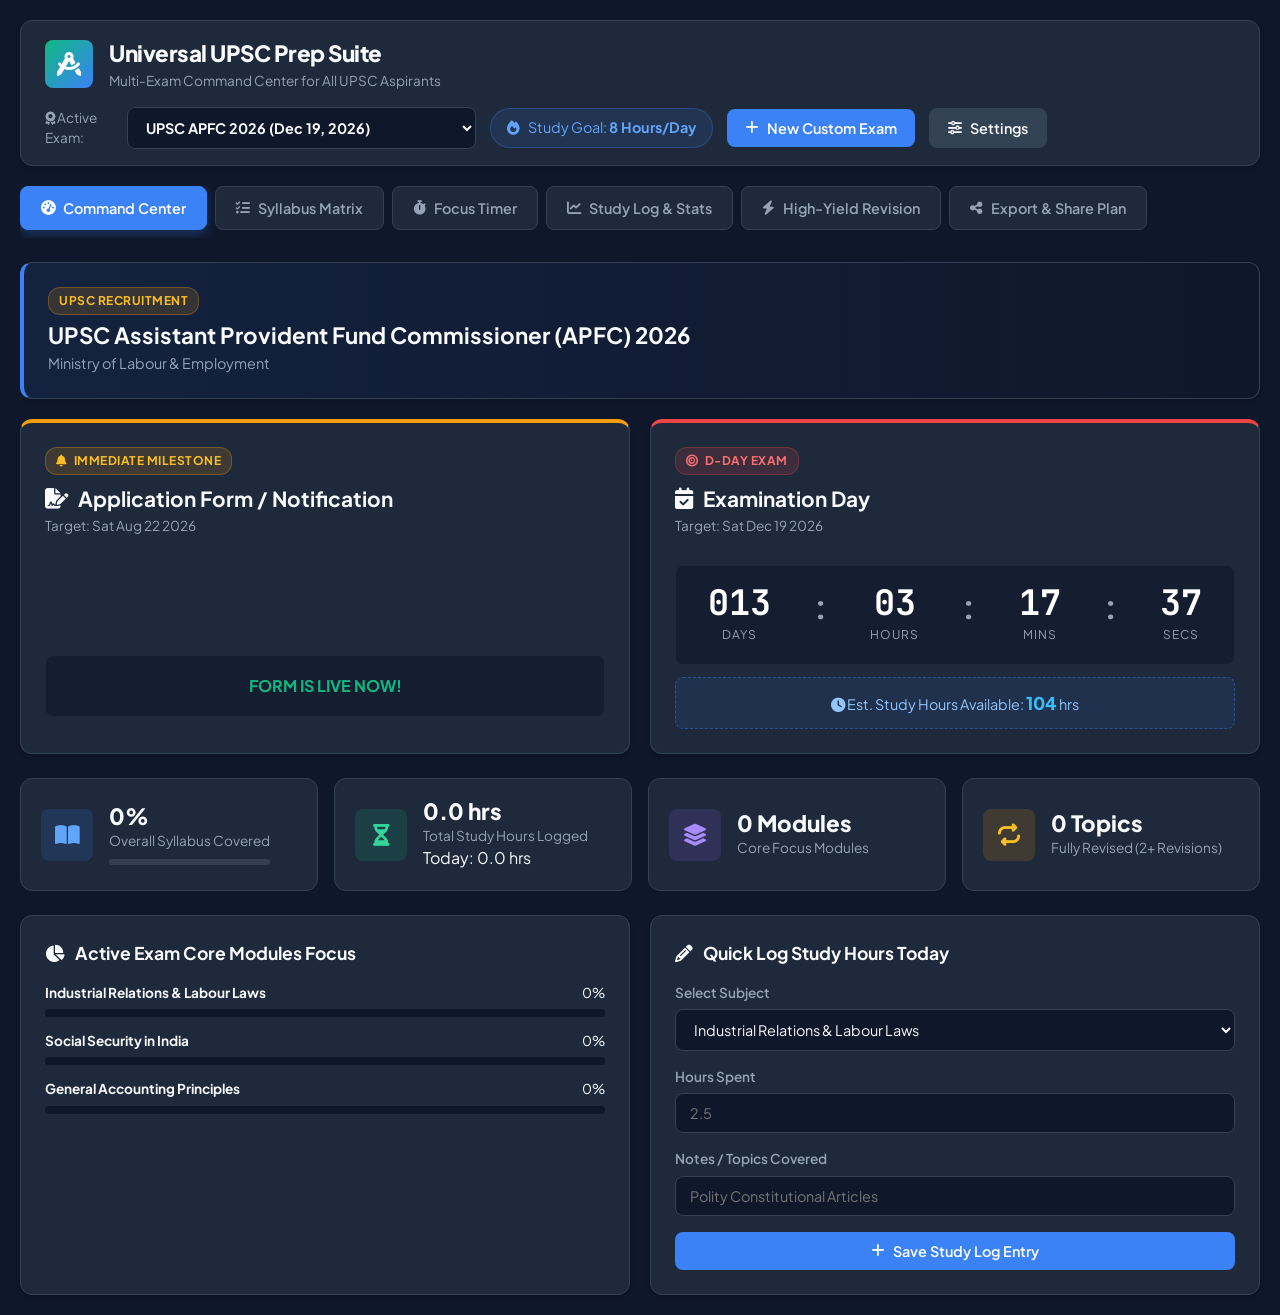
==== upsc_all_exams_dashboard.html @ ffab8659 "Add files via upload" ====
<!DOCTYPE html>
<html lang="en">
<head>
  <meta charset="UTF-8">
  <meta name="viewport" content="width=device-width, initial-scale=1.0">
  <title>Universal UPSC Exam Preparation Command Center</title>
  <link rel="stylesheet" href="https://cdnjs.cloudflare.com/ajax/libs/font-awesome/6.4.0/css/all.min.css">
  <link href="https://fonts.googleapis.com/css2?family=Plus+Jakarta+Sans:wght@300;400;500;600;700;800&family=JetBrains+Mono:wght@400;600&display=swap" rel="stylesheet">
  <style>
    /* Universal UPSC Prep Suite Stylesheet */
    :root {
      --bg-primary: #0f172a;
      --bg-card: #1e293b;
      --bg-card-hover: #334155;
      --text-main: #f8fafc;
      --text-muted: #94a3b8;
      --accent-primary: #3b82f6;
      --accent-primary-hover: #2563eb;
      --accent-success: #10b981;
      --accent-warning: #f59e0b;
      --accent-danger: #ef4444;
      --accent-purple: #8b5cf6;
      --border-color: #334155;
      --font-sans: 'Plus Jakarta Sans', -apple-system, BlinkMacSystemFont, sans-serif;
      --font-mono: 'JetBrains Mono', monospace;
      --shadow-sm: 0 2px 4px rgba(0, 0, 0, 0.2);
      --shadow-md: 0 10px 25px -5px rgba(0, 0, 0, 0.3);
      --radius-sm: 8px;
      --radius-md: 12px;
      --radius-lg: 18px;
    }

    * { box-sizing: border-box; margin: 0; padding: 0; }
    body { background-color: var(--bg-primary); color: var(--text-main); font-family: var(--font-sans); line-height: 1.5; min-height: 100vh; }
    .app-container { max-width: 1380px; margin: 0 auto; padding: 20px; }

    /* Header */
    .app-header { display: flex; justify-content: space-between; align-items: center; padding: 16px 24px; background: var(--bg-card); border: 1px solid var(--border-color); border-radius: var(--radius-md); margin-bottom: 20px; box-shadow: var(--shadow-sm); flex-wrap: wrap; gap: 16px; }
    .brand { display: flex; align-items: center; gap: 16px; }
    .brand-logo { width: 48px; height: 48px; background: linear-gradient(135deg, #10b981, #3b82f6); border-radius: var(--radius-sm); display: flex; align-items: center; justify-content: center; font-size: 24px; color: #fff; }
    .brand-text h1 { font-size: 1.4rem; font-weight: 800; letter-spacing: -0.5px; }
    .brand-text p { font-size: 0.85rem; color: var(--text-muted); }
    .header-actions { display: flex; align-items: center; gap: 14px; flex-wrap: wrap; }

    .exam-selector-box { display: flex; align-items: center; gap: 8px; font-size: 0.85rem; color: var(--text-muted); }
    .exam-select-dropdown { width: auto; background: var(--bg-primary); color: #60a5fa; font-weight: 700; border: 1px solid var(--accent-primary); padding: 8px 12px; border-radius: var(--radius-sm); cursor: pointer; }

    .daily-hours-badge { background: rgba(59, 130, 246, 0.12); border: 1px solid rgba(59, 130, 246, 0.3); color: #60a5fa; padding: 8px 16px; border-radius: 20px; font-size: 0.9rem; display: flex; align-items: center; gap: 8px; }

    /* Navigation Tabs */
    .nav-tabs { display: flex; gap: 8px; overflow-x: auto; padding-bottom: 8px; margin-bottom: 24px; }
    .nav-tab { background: var(--bg-card); border: 1px solid var(--border-color); color: var(--text-muted); padding: 12px 20px; border-radius: var(--radius-sm); font-family: var(--font-sans); font-weight: 600; font-size: 0.9rem; cursor: pointer; display: flex; align-items: center; gap: 8px; transition: all 0.2s ease; white-space: nowrap; }
    .nav-tab:hover { background: var(--bg-card-hover); color: var(--text-main); }
    .nav-tab.active { background: var(--accent-primary); border-color: var(--accent-primary); color: #fff; box-shadow: 0 4px 12px rgba(59, 130, 246, 0.3); }

    /* Tab Content Visibility */
    .tab-content { display: none; }
    .tab-content.active { display: block; animation: fadeIn 0.3s ease; }
    @keyframes fadeIn { from { opacity: 0; transform: translateY(6px); } to { opacity: 1; transform: translateY(0); } }

    /* Cards Base */
    .card { background: var(--bg-card); border: 1px solid var(--border-color); border-radius: var(--radius-md); padding: 24px; box-shadow: var(--shadow-sm); }
    .active-exam-banner { margin-bottom: 20px; border-left: 4px solid var(--accent-primary); background: linear-gradient(90deg, rgba(59, 130, 246, 0.1), transparent); }
    .active-exam-banner h2 { font-size: 1.4rem; margin-top: 4px; }
    .active-exam-banner p { color: var(--text-muted); font-size: 0.9rem; }

    .countdown-grid { display: grid; grid-template-columns: repeat(auto-fit, minmax(380px, 1fr)); gap: 20px; margin-bottom: 24px; }
    .countdown-card { position: relative; overflow: hidden; display: flex; flex-direction: column; justify-content: space-between; }
    .form-release-card { border-top: 4px solid var(--accent-warning); }
    .exam-date-card { border-top: 4px solid var(--accent-danger); }
    .card-header { margin-bottom: 16px; }
    .card-header h2 { font-size: 1.3rem; font-weight: 700; margin-top: 8px; display: flex; align-items: center; gap: 10px; }
    .target-date-subtitle { color: var(--text-muted); font-size: 0.85rem; margin-top: 2px; }

    .badge { display: inline-flex; align-items: center; gap: 6px; font-size: 0.75rem; font-weight: 700; text-transform: uppercase; padding: 4px 10px; border-radius: 12px; letter-spacing: 0.5px; }
    .badge-warning { background: rgba(245, 158, 11, 0.15); color: #fbbf24; border: 1px solid rgba(245, 158, 11, 0.3); }
    .badge-danger { background: rgba(239, 68, 68, 0.15); color: #f87171; border: 1px solid rgba(239, 68, 68, 0.3); }

    /* Timer Display */
    .timer-display { display: flex; align-items: center; justify-content: space-around; background: rgba(15, 23, 42, 0.6); padding: 18px 12px; border-radius: var(--radius-sm); border: 1px solid rgba(255, 255, 255, 0.05); margin: 12px 0; }
    .time-unit { display: flex; flex-direction: column; align-items: center; }
    .time-value { font-family: var(--font-mono); font-size: 2.2rem; font-weight: 700; color: #ffffff; line-height: 1; }
    .time-label { font-size: 0.75rem; color: var(--text-muted); text-transform: uppercase; margin-top: 6px; letter-spacing: 1px; }
    .time-sep { font-family: var(--font-mono); font-size: 2rem; color: var(--text-muted); margin-bottom: 14px; }
    .hours-remaining-banner { background: rgba(59, 130, 246, 0.1); border: 1px dashed rgba(59, 130, 246, 0.4); padding: 12px; border-radius: var(--radius-sm); text-align: center; font-size: 0.9rem; color: #93c5fd; }
    .highlight-val { font-weight: 800; font-size: 1.1rem; color: #38bdf8; }

    /* Metrics Grid */
    .metrics-grid { display: grid; grid-template-columns: repeat(auto-fit, minmax(240px, 1fr)); gap: 16px; margin-bottom: 24px; }
    .metric-card { background: var(--bg-card); border: 1px solid var(--border-color); border-radius: var(--radius-md); padding: 20px; display: flex; align-items: center; gap: 16px; }
    .metric-icon { width: 52px; height: 52px; border-radius: var(--radius-sm); display: flex; align-items: center; justify-content: center; font-size: 22px; flex-shrink: 0; }
    .metric-icon.blue { background: rgba(59, 130, 246, 0.15); color: #60a5fa; }
    .metric-icon.green { background: rgba(16, 185, 129, 0.15); color: #34d399; }
    .metric-icon.purple { background: rgba(139, 92, 246, 0.15); color: #a78bfa; }
    .metric-icon.orange { background: rgba(245, 158, 11, 0.15); color: #fbbf24; }
    .metric-data h4 { font-size: 1.4rem; font-weight: 800; line-height: 1.1; }
    .metric-data p { font-size: 0.85rem; color: var(--text-muted); margin-top: 2px; }
    .mini-progress-bar { height: 6px; background: rgba(255, 255, 255, 0.1); border-radius: 3px; margin-top: 8px; overflow: hidden; }
    .mini-progress-bar div { height: 100%; background: var(--accent-primary); transition: width 0.4s ease; }

    /* Widgets Grid */
    .dashboard-widgets-grid { display: grid; grid-template-columns: repeat(auto-fit, minmax(380px, 1fr)); gap: 20px; }
    .widget-card h3 { font-size: 1.1rem; font-weight: 700; margin-bottom: 16px; display: flex; align-items: center; gap: 10px; }
    .subject-progress-item { margin-bottom: 14px; }
    .subject-progress-meta { display: flex; justify-content: space-between; font-size: 0.85rem; margin-bottom: 6px; }
    .subject-progress-bar { height: 8px; background: var(--bg-primary); border-radius: 4px; overflow: hidden; }
    .subject-progress-bar-fill { height: 100%; border-radius: 4px; transition: width 0.4s ease; }

    /* Forms & Inputs */
    .form-group { margin-bottom: 16px; }
    .form-group label { display: block; font-size: 0.85rem; font-weight: 600; color: var(--text-muted); margin-bottom: 6px; }
    .form-control { width: 100%; padding: 10px 14px; background: var(--bg-primary); border: 1px solid var(--border-color); border-radius: var(--radius-sm); color: var(--text-main); font-family: var(--font-sans); font-size: 0.9rem; }

    /* Buttons */
    .btn { padding: 10px 18px; border-radius: var(--radius-sm); font-family: var(--font-sans); font-weight: 600; font-size: 0.9rem; border: none; cursor: pointer; display: inline-flex; align-items: center; justify-content: center; gap: 8px; transition: all 0.2s ease; }
    .btn-primary { background: var(--accent-primary); color: #fff; }
    .btn-secondary { background: var(--bg-card-hover); color: var(--text-main); border: 1px solid var(--border-color); }
    .btn-success { background: var(--accent-success); color: #fff; }
    .btn-warning { background: var(--accent-warning); color: #fff; }
    .btn-block { width: 100%; }
    .btn-lg { padding: 14px 28px; font-size: 1rem; }

    /* Syllabus Tab */
    .syllabus-modules-container { display: flex; flex-direction: column; gap: 20px; }
    .module-card { background: var(--bg-card); border: 1px solid var(--border-color); border-radius: var(--radius-md); overflow: hidden; }
    .module-card-header { padding: 18px 24px; background: rgba(255, 255, 255, 0.02); border-bottom: 1px solid var(--border-color); display: flex; justify-content: space-between; align-items: center; }
    .module-title-area { display: flex; align-items: center; gap: 12px; }
    .module-badge { padding: 4px 8px; border-radius: 4px; font-size: 0.7rem; font-weight: 700; text-transform: uppercase; }
    .badge-core { background: rgba(239, 68, 68, 0.2); color: #f87171; border: 1px solid rgba(239, 68, 68, 0.4); }
    .badge-std { background: rgba(59, 130, 246, 0.2); color: #60a5fa; border: 1px solid rgba(59, 130, 246, 0.4); }
    .topic-list { padding: 12px 24px; }
    .topic-item { display: flex; justify-content: space-between; align-items: center; padding: 12px 0; border-bottom: 1px solid rgba(255, 255, 255, 0.05); }
    .topic-item:last-child { border-bottom: none; }
    .topic-stages { display: flex; gap: 12px; }
    .stage-check { display: flex; align-items: center; gap: 4px; font-size: 0.75rem; color: var(--text-muted); cursor: pointer; }
    .stage-check input[type="checkbox"] { accent-color: var(--accent-primary); width: 16px; height: 16px; }

    /* Pomodoro */
    .pomodoro-layout { display: grid; grid-template-columns: 1fr 340px; gap: 20px; }
    .pomodoro-card { text-align: center; display: flex; flex-direction: column; align-items: center; justify-content: center; padding: 40px; }
    .pomodoro-modes { display: flex; gap: 10px; margin-bottom: 30px; }
    .pomo-mode-btn { padding: 8px 16px; background: var(--bg-primary); border: 1px solid var(--border-color); color: var(--text-muted); border-radius: 20px; font-size: 0.85rem; font-weight: 600; cursor: pointer; }
    .pomo-mode-btn.active { background: var(--accent-primary); color: #fff; border-color: var(--accent-primary); }
    .pomodoro-timer-ring { width: 240px; height: 240px; border-radius: 50%; border: 8px solid var(--accent-primary); display: flex; flex-direction: column; align-items: center; justify-content: center; margin-bottom: 30px; }
    .timer-clock-text { font-family: var(--font-mono); font-size: 3.8rem; font-weight: 700; line-height: 1; }
    .pomodoro-controls { display: flex; gap: 16px; margin-bottom: 24px; }

    /* Logs & Share */
    .log-grid, .share-actions-grid { display: grid; grid-template-columns: 1fr 1fr; gap: 20px; }
    .log-table { width: 100%; border-collapse: collapse; margin-top: 16px; font-size: 0.85rem; }
    .log-table th, .log-table td { padding: 10px 12px; text-align: left; border-bottom: 1px solid var(--border-color); }
    .flashcard-grid { display: grid; grid-template-columns: repeat(auto-fit, minmax(300px, 1fr)); gap: 20px; }
    .flashcard { position: relative; border-top: 4px solid var(--accent-primary); }
    .flashcard-tag { display: inline-block; padding: 2px 8px; border-radius: 4px; font-size: 0.7rem; font-weight: 700; text-transform: uppercase; margin-bottom: 10px; background: rgba(59, 130, 246, 0.2); color: #60a5fa; }
    .share-box { background: var(--bg-primary); padding: 20px; border-radius: var(--radius-sm); border: 1px solid var(--border-color); text-align: center; }

    /* Modal */
    .modal { display: none; position: fixed; top: 0; left: 0; width: 100%; height: 100%; background: rgba(0, 0, 0, 0.7); z-index: 1000; align-items: center; justify-content: center; }
    .modal.active { display: flex; }
    .modal-content { width: 90%; max-width: 500px; }
    .modal-header { display: flex; justify-content: space-between; align-items: center; margin-bottom: 16px; }
    .close-btn { background: none; border: none; color: var(--text-muted); font-size: 1.5rem; cursor: pointer; }

    @media (max-width: 768px) {
      .countdown-grid, .dashboard-widgets-grid, .log-grid, .pomodoro-layout, .share-actions-grid { grid-template-columns: 1fr; }
      .app-header { flex-direction: column; align-items: flex-start; gap: 12px; }
    }
  </style>
</head>
<body class="dark-theme">
  <div class="app-container">

    <!-- Top Navigation Header -->
    <header class="app-header">
      <div class="brand">
        <div class="brand-logo">
          <i class="fa-solid fa-compass-drafting"></i>
        </div>
        <div class="brand-text">
          <h1>Universal UPSC Prep Suite</h1>
          <p>Multi-Exam Command Center for All UPSC Aspirants</p>
        </div>
      </div>

      <div class="header-actions">
        <!-- Exam Switcher Dropdown -->
        <div class="exam-selector-box">
          <label for="activeExamSelect"><i class="fa-solid fa-award"></i> Active Exam:</label>
          <select id="activeExamSelect" class="form-control exam-select-dropdown">
            <option value="apfc2026" selected>UPSC APFC 2026 (Dec 19, 2026)</option>
            <option value="epfo2026">UPSC EPFO EO/AO 2026 (Dec 19, 2026)</option>
            <option value="cse2027">UPSC CSE / IAS 2027 (May 2027)</option>
            <option value="capf2027">UPSC CAPF AC 2027 (Aug 2027)</option>
            <option value="cds2027">UPSC CDS 2027 (Apr 2027)</option>
            <option value="custom">✏️ Custom Exam / Custom Target</option>
          </select>
        </div>

        <div class="daily-hours-badge">
          <i class="fa-solid fa-fire"></i>
          <span>Study Goal: <strong id="currentDailyTargetDisplay">8 Hours/Day</strong></span>
        </div>

        <button id="customExamModalBtn" class="btn btn-primary" title="Build custom exam plan">
          <i class="fa-solid fa-plus"></i> New Custom Exam
        </button>

        <button id="settingsBtn" class="btn btn-secondary">
          <i class="fa-solid fa-sliders"></i> Settings
        </button>
      </div>
    </header>

    <!-- Main Navigation Tabs -->
    <nav class="nav-tabs">
      <button class="nav-tab active" data-tab="dashboardTab">
        <i class="fa-solid fa-gauge-high"></i> Command Center
      </button>
      <button class="nav-tab" data-tab="syllabusTab">
        <i class="fa-solid fa-list-check"></i> Syllabus Matrix
      </button>
      <button class="nav-tab" data-tab="pomodoroTab">
        <i class="fa-solid fa-stopwatch"></i> Focus Timer
      </button>
      <button class="nav-tab" data-tab="studyLogTab">
        <i class="fa-solid fa-chart-line"></i> Study Log & Stats
      </button>
      <button class="nav-tab" data-tab="revisionTab">
        <i class="fa-solid fa-bolt"></i> High-Yield Revision
      </button>
      <button class="nav-tab" data-tab="shareTab">
        <i class="fa-solid fa-share-nodes"></i> Export & Share Plan
      </button>
    </nav>

    <!-- Tab Contents -->
    <main class="content-area">

      <!-- TAB 1: COMMAND CENTER -->
      <section id="dashboardTab" class="tab-content active">
        <div class="active-exam-banner card">
          <div>
            <span class="badge badge-warning" id="activeExamCategoryBadge">UPSC RECRUITMENT TEST</span>
            <h2 id="activeExamTitle">UPSC Assistant Provident Fund Commissioner (APFC) 2026</h2>
            <p id="activeExamSubtitle">Targeting Group 'A' Officers Cadre under Ministry of Labour & Employment</p>
          </div>
        </div>

        <div class="countdown-grid">
          <div class="card countdown-card form-release-card">
            <div class="card-header">
              <span class="badge badge-warning"><i class="fa-solid fa-bell"></i> Immediate Milestone</span>
              <h2><i class="fa-solid fa-file-signature"></i> Application Form / Notification</h2>
              <p class="target-date-subtitle" id="formTargetDateText">Target: Saturday, 22 August 2026</p>
            </div>
            <div class="timer-display" id="formCountdown">
              <div class="time-unit"><span class="time-value" id="formDays">00</span><span class="time-label">Days</span></div><span class="time-sep">:</span>
              <div class="time-unit"><span class="time-value" id="formHours">00</span><span class="time-label">Hours</span></div><span class="time-sep">:</span>
              <div class="time-unit"><span class="time-value" id="formMinutes">00</span><span class="time-label">Mins</span></div><span class="time-sep">:</span>
              <div class="time-unit"><span class="time-value" id="formSeconds">00</span><span class="time-label">Secs</span></div>
            </div>
          </div>

          <div class="card countdown-card exam-date-card">
            <div class="card-header">
              <span class="badge badge-danger"><i class="fa-solid fa-bullseye"></i> D-DAY EXAM</span>
              <h2><i class="fa-solid fa-calendar-check"></i> Examination Day</h2>
              <p class="target-date-subtitle" id="examTargetDateText">Target: Saturday, 19 December 2026</p>
            </div>
            <div class="timer-display" id="examCountdown">
              <div class="time-unit"><span class="time-value" id="examDays">000</span><span class="time-label">Days</span></div><span class="time-sep">:</span>
              <div class="time-unit"><span class="time-value" id="examHours">00</span><span class="time-label">Hours</span></div><span class="time-sep">:</span>
              <div class="time-unit"><span class="time-value" id="examMinutes">00</span><span class="time-label">Mins</span></div><span class="time-sep">:</span>
              <div class="time-unit"><span class="time-value" id="examSeconds">00</span><span class="time-label">Secs</span></div>
            </div>
            <div class="hours-remaining-banner">
              <i class="fa-solid fa-clock"></i> 
              Est. Study Hours Available: <span id="estStudyHoursLeft" class="highlight-val">0</span> hrs
            </div>
          </div>
        </div>

        <div class="metrics-grid">
          <div class="metric-card">
            <div class="metric-icon blue"><i class="fa-solid fa-book-open"></i></div>
            <div class="metric-data"><h4 id="syllabusPercentDisplay">0%</h4><p>Overall Syllabus Covered</p><div class="mini-progress-bar"><div id="syllabusProgressFill" style="width:0%"></div></div></div>
          </div>
          <div class="metric-card">
            <div class="metric-icon green"><i class="fa-solid fa-hourglass-half"></i></div>
            <div class="metric-data"><h4 id="totalHoursStudiedDisplay">0.0 hrs</h4><p>Total Study Hours Logged</p><span class="metric-subtext" id="todayHoursSubtext">Today: 0.0 hrs</span></div>
          </div>
          <div class="metric-card">
            <div class="metric-icon purple"><i class="fa-solid fa-layer-group"></i></div>
            <div class="metric-data"><h4 id="highWeightageProgressDisplay">0 Modules</h4><p>Core Focus Modules</p></div>
          </div>
          <div class="metric-card">
            <div class="metric-icon orange"><i class="fa-solid fa-repeat"></i></div>
            <div class="metric-data"><h4 id="revisionCompletedDisplay">0 Topics</h4><p>Fully Revised (2+ Revisions)</p></div>
          </div>
        </div>

        <div class="dashboard-widgets-grid">
          <div class="card widget-card">
            <h3><i class="fa-solid fa-chart-pie"></i> Active Exam Core Modules Focus</h3>
            <div class="subject-progress-list" id="subjectDashboardList"></div>
          </div>
          <div class="card widget-card">
            <h3><i class="fa-solid fa-pencil"></i> Quick Log Study Hours Today</h3>
            <form id="quickLogForm">
              <div class="form-group"><label>Select Subject</label><select id="logSubjectSelect" class="form-control" required></select></div>
              <div class="form-group"><label>Hours Spent</label><input type="number" id="logHoursInput" class="form-control" min="0.5" max="16" step="0.5" placeholder="2.5" required></div>
              <div class="form-group"><label>Notes / Topics Covered</label><input type="text" id="logTopicNote" class="form-control" placeholder="Polity Constitutional Articles"></div>
              <button type="submit" class="btn btn-primary btn-block"><i class="fa-solid fa-plus"></i> Save Study Log Entry</button>
            </form>
          </div>
        </div>
      </section>

      <!-- TAB 2: SYLLABUS MATRIX -->
      <section id="syllabusTab" class="tab-content">
        <div id="syllabusContainer" class="syllabus-modules-container"></div>
      </section>

      <!-- TAB 3: FOCUS TIMER -->
      <section id="pomodoroTab" class="tab-content">
        <div class="pomodoro-layout">
          <div class="card pomodoro-card">
            <div class="pomodoro-modes">
              <button class="pomo-mode-btn active" data-mode="work">Deep Focus (50 min)</button>
              <button class="pomo-mode-btn" data-mode="shortBreak">Short Break (10 min)</button>
              <button class="pomo-mode-btn" data-mode="longBreak">Long Break (20 min)</button>
            </div>
            <div class="pomodoro-timer-ring"><div class="timer-clock-text"><span id="pomoMinutes">50</span>:<span id="pomoSeconds">00</span></div><span id="pomoStatusText">Ready to Focus</span></div>
            <div class="pomodoro-controls">
              <button id="pomoStartBtn" class="btn btn-lg btn-success"><i class="fa-solid fa-play"></i> Start Session</button>
              <button id="pomoPauseBtn" class="btn btn-lg btn-warning" style="display:none;"><i class="fa-solid fa-pause"></i> Pause</button>
              <button id="pomoResetBtn" class="btn btn-lg btn-secondary"><i class="fa-solid fa-rotate-left"></i> Reset</button>
            </div>
          </div>
          <div class="card pomo-tips-card">
            <h3><i class="fa-solid fa-lightbulb"></i> Recommended UPSC Study Routine</h3>
            <ul class="tips-list">
              <li><strong>6 Hours Baseline:</strong> 3 Sessions of 90-100 mins.</li>
              <li><strong>8 Hours Escalation:</strong> 4 Sessions of 2 Hours.</li>
              <li><strong>10 Hours Peak Target:</strong> Maximum focus on solving Mock Papers.</li>
            </ul>
          </div>
        </div>
      </section>

      <!-- TAB 4: STUDY LOG -->
      <section id="studyLogTab" class="tab-content">
        <div class="log-grid">
          <div class="card"><h3>Subject Hours Breakdown</h3><div id="subjectHoursChartContainer" class="subject-chart-container"></div></div>
          <div class="card"><h3>Recent Study Log Entries</h3><table class="log-table"><thead><tr><th>Date</th><th>Subject</th><th>Hours</th><th>Topic</th><th>Action</th></tr></thead><tbody id="logHistoryTableBody"></tbody></table></div>
        </div>
      </section>

      <!-- TAB 5: REVISION -->
      <section id="revisionTab" class="tab-content">
        <div class="flashcard-grid" id="flashcardsContainer"></div>
      </section>

      <!-- TAB 6: SHARE -->
      <section id="shareTab" class="tab-content">
        <div class="share-container card">
          <h2><i class="fa-solid fa-share-nodes"></i> Export & Share Your Custom Plan</h2>
          <div class="share-actions-grid">
            <div class="share-box">
              <h3>Export Study Plan (JSON)</h3>
              <button id="exportPlanBtn" class="btn btn-primary btn-block"><i class="fa-solid fa-file-arrow-down"></i> Export Study Backup</button>
            </div>
            <div class="share-box">
              <h3>Import Study Plan (JSON)</h3>
              <input type="file" id="importFileInput" accept=".json" style="display:none;">
              <button id="importPlanBtn" class="btn btn-secondary btn-block"><i class="fa-solid fa-file-arrow-up"></i> Import Backup File</button>
            </div>
          </div>
        </div>
      </section>
    </main>
  </div>

  <!-- Settings Modal -->
  <div id="settingsModal" class="modal">
    <div class="modal-content card">
      <div class="modal-header"><h3>Settings</h3><button id="closeSettingsBtn" class="close-btn">&times;</button></div>
      <div class="modal-body">
        <div class="form-group"><label>Daily Hours Goal:</label><select id="targetHoursSelect" class="form-control"><option value="6">6 Hrs</option><option value="8" selected>8 Hrs</option><option value="10">10 Hrs</option></select></div>
      </div>
      <div class="modal-footer"><button id="saveSettingsBtn" class="btn btn-primary">Save</button></div>
    </div>
  </div>

  <!-- Custom Exam Modal -->
  <div id="customExamModal" class="modal">
    <div class="modal-content card">
      <div class="modal-header"><h3>Create Custom Exam Plan</h3><button id="closeCustomExamBtn" class="close-btn">&times;</button></div>
      <div class="modal-body">
        <div class="form-group"><label>Exam Name:</label><input type="text" id="customExamNameInput" class="form-control" placeholder="e.g. State PSC 2026" required></div>
        <div class="form-group"><label>Exam Date:</label><input type="date" id="customExamDateInput" class="form-control" required></div>
        <div class="form-group"><label>Form Release Date:</label><input type="date" id="customFormDateInput" class="form-control" required></div>
        <div class="form-group"><label>Subjects (Comma Separated):</label><input type="text" id="customSubjectsInput" class="form-control" placeholder="Polity, History, Economy, Reasoning" required></div>
      </div>
      <div class="modal-footer"><button id="saveCustomExamBtn" class="btn btn-primary">Create Custom Exam Profile</button></div>
    </div>
  </div>

  <script>
    const EXAM_PACKS = {
      apfc2026: { id: 'apfc2026', title: 'UPSC Assistant Provident Fund Commissioner (APFC) 2026', subtitle: 'Ministry of Labour & Employment', category: 'UPSC RECRUITMENT', formDate: '2026-08-22T00:00:00', examDate: '2026-12-19T09:30:00', defaultTargetHours: 8, syllabus: [ { id: 'apfc_ir', title: 'Industrial Relations & Labour Laws', isCore: true, topics: [ { id: 'ir1', name: 'Trade Unions Act 1926' }, { id: 'ir2', name: 'Industrial Disputes Act 1947' }, { id: 'ir3', name: 'The 4 New Labour Codes 2020' } ] }, { id: 'apfc_ss', title: 'Social Security in India', isCore: true, topics: [ { id: 'ss1', name: 'EPF & MP Act 1952 (EPF, EPS, EDLI)' }, { id: 'ss2', name: 'ESI Act 1948 & Gratuity Act 1972' } ] }, { id: 'apfc_acc', title: 'General Accounting Principles', isCore: true, topics: [ { id: 'acc1', name: 'Double Entry System & Ledger' }, { id: 'acc2', name: 'Trial Balance & Depreciation' } ] } ], flashcards: [ { tag: 'Labour Law', title: 'The 4 New Labour Codes (2020)', items: ['Code on Wages 2019', 'Industrial Relations Code 2020', 'Code on Social Security 2020', 'OSHWC Code 2020'] } ] },
      epfo2026: { id: 'epfo2026', title: 'UPSC EPFO Enforcement Officer / Accounts Officer (EO/AO) 2026', subtitle: 'EPFO Group B Officer', category: 'UPSC RECRUITMENT', formDate: '2026-08-22T00:00:00', examDate: '2026-12-19T09:30:00', defaultTargetHours: 8, syllabus: [ { id: 'eo_eng', title: 'General English', isCore: false, topics: [ { id: 'e1', name: 'Grammar & Vocabulary' } ] }, { id: 'eo_ir', title: 'Industrial Relations & Accounting', isCore: true, topics: [ { id: 'eo1', name: 'Labour Laws & Accounting Principles' } ] } ], flashcards: [] },
      cse2027: { id: 'cse2027', title: 'UPSC Civil Services Examination (CSE / IAS) 2027', subtitle: 'IAS, IPS, IFS & Central Services', category: 'UPSC CIVIL SERVICES', formDate: '2027-02-10T00:00:00', examDate: '2027-05-23T09:30:00', defaultTargetHours: 10, syllabus: [ { id: 'cse_pol', title: 'Polity & Governance', isCore: true, topics: [ { id: 'pol1', name: 'Constitutional Rights & Articles' } ] }, { id: 'cse_hist', title: 'History & Art/Culture', isCore: true, topics: [ { id: 'h1', name: 'Modern Freedom Movement' } ] } ], flashcards: [] },
      capf2027: { id: 'capf2027', title: 'UPSC CAPF Assistant Commandant (AC) 2027', subtitle: 'BSF, CRPF, CISF, ITBP', category: 'UPSC ARMED FORCES', formDate: '2027-04-21T00:00:00', examDate: '2027-08-01T10:00:00', defaultTargetHours: 8, syllabus: [ { id: 'c_p1', title: 'Paper 1: General Ability & Intelligence', isCore: true, topics: [ { id: 'cp1', name: 'Quant, Science & GK' } ] } ], flashcards: [] },
      cds2027: { id: 'cds2027', title: 'UPSC Combined Defence Services (CDS) 2027', subtitle: 'IMA, INA, AFA & OTA Entry', category: 'UPSC DEFENCE', formDate: '2026-12-20T00:00:00', examDate: '2027-04-18T09:00:00', defaultTargetHours: 6, syllabus: [ { id: 'cds_eng', title: 'English & General Knowledge', isCore: true, topics: [ { id: 'cd1', name: 'Grammar, Science & Polity' } ] } ], flashcards: [] }
    };

    class UniversalAppState {
      constructor() {
        this.activeExamId = localStorage.getItem('upsc_universal_active_exam') || 'apfc2026';
        this.customExams = JSON.parse(localStorage.getItem('upsc_universal_custom_exams') || '{}');
        this.studyLogs = JSON.parse(localStorage.getItem('upsc_universal_study_logs') || '[]');
        this.pomoSessionsToday = parseInt(localStorage.getItem('upsc_universal_pomo_today') || '0', 10);
        this.initActiveExamData();
      }
      getActivePack() { return EXAM_PACKS[this.activeExamId] || this.customExams[this.activeExamId] || EXAM_PACKS.apfc2026; }
      initActiveExamData() {
        const pack = this.getActivePack();
        this.formReleaseDate = new Date(pack.formDate);
        this.examDate = new Date(pack.examDate);
        this.dailyTargetHours = pack.defaultTargetHours || 8;
        this.syllabusData = JSON.parse(localStorage.getItem(`upsc_syllabus_${this.activeExamId}`) || '{}');
      }
      saveSyllabus() { localStorage.setItem(`upsc_syllabus_${this.activeExamId}`, JSON.stringify(this.syllabusData)); }
      saveLogs() { localStorage.setItem('upsc_universal_study_logs', JSON.stringify(this.studyLogs)); }
      saveCustomExams() { localStorage.setItem('upsc_universal_custom_exams', JSON.stringify(this.customExams)); }
      switchExam(id) { this.activeExamId = id; localStorage.setItem('upsc_universal_active_exam', id); this.initActiveExamData(); }
    }

    const appState = new UniversalAppState();

    document.addEventListener('DOMContentLoaded', () => {
      initTabs(); initExamSelector(); initCountdowns(); renderActiveExamBanner(); renderSyllabus(); renderDashboardWidget(); renderStudyLogs(); renderFlashcards(); initPomodoro(); initSettingsModal(); initCustomExamModal(); initQuickLogForm(); initShareActions();
    });

    function initTabs() {
      document.querySelectorAll('.nav-tab').forEach(tab => {
        tab.addEventListener('click', () => {
          document.querySelectorAll('.nav-tab').forEach(t => t.classList.remove('active'));
          document.querySelectorAll('.tab-content').forEach(c => c.classList.remove('active'));
          tab.classList.add('active');
          document.getElementById(tab.getAttribute('data-tab')).classList.add('active');
        });
      });
    }

    function initExamSelector() {
      const select = document.getElementById('activeExamSelect');
      Object.keys(appState.customExams).forEach(id => {
        const option = document.createElement('option'); option.value = id; option.textContent = `✏️ ${appState.customExams[id].title}`;
        select.insertBefore(option, select.querySelector('option[value="custom"]'));
      });
      select.value = appState.activeExamId;
      select.addEventListener('change', (e) => {
        if (e.target.value === 'custom') { document.getElementById('customExamModal').classList.add('active'); select.value = appState.activeExamId; return; }
        appState.switchExam(e.target.value); renderActiveExamBanner(); renderSyllabus(); renderDashboardWidget(); renderStudyLogs(); renderFlashcards(); updateTimerDisplays();
      });
    }

    function renderActiveExamBanner() {
      const pack = appState.getActivePack();
      document.getElementById('activeExamTitle').textContent = pack.title;
      document.getElementById('activeExamSubtitle').textContent = pack.subtitle;
      document.getElementById('activeExamCategoryBadge').textContent = pack.category || 'UPSC EXAM';
      document.getElementById('formTargetDateText').textContent = `Target: ${new Date(pack.formDate).toDateString()}`;
      document.getElementById('examTargetDateText').textContent = `Target: ${new Date(pack.examDate).toDateString()}`;

      const logSelect = document.getElementById('logSubjectSelect'); logSelect.innerHTML = '';
      if (pack.syllabus) pack.syllabus.forEach(mod => { const opt = document.createElement('option'); opt.value = mod.title; opt.textContent = mod.title; logSelect.appendChild(opt); });
    }

    function initCountdowns() { updateTimerDisplays(); setInterval(updateTimerDisplays, 1000); }
    function updateTimerDisplays() {
      const now = new Date();
      const formDiff = appState.formReleaseDate - now;
      if (formDiff > 0) {
        document.getElementById('formDays').textContent = String(Math.floor(formDiff / (1000 * 60 * 60 * 24))).padStart(2, '0');
        document.getElementById('formHours').textContent = String(Math.floor((formDiff / (1000 * 60 * 60)) % 24)).padStart(2, '0');
        document.getElementById('formMinutes').textContent = String(Math.floor((formDiff / (1000 * 60)) % 60)).padStart(2, '0');
        document.getElementById('formSeconds').textContent = String(Math.floor((formDiff / 1000) % 60)).padStart(2, '0');
      } else { document.getElementById('formCountdown').innerHTML = `<div style="font-weight:700; color:#10b981;">FORM IS LIVE NOW!</div>`; }

      const examDiff = appState.examDate - now;
      if (examDiff > 0) {
        const eDays = Math.floor(examDiff / (1000 * 60 * 60 * 24));
        document.getElementById('examDays').textContent = String(eDays).padStart(3, '0');
        document.getElementById('examHours').textContent = String(Math.floor((examDiff / (1000 * 60 * 60)) % 24)).padStart(2, '0');
        document.getElementById('examMinutes').textContent = String(Math.floor((examDiff / (1000 * 60)) % 60)).padStart(2, '0');
        document.getElementById('examSeconds').textContent = String(Math.floor((examDiff / 1000) % 60)).padStart(2, '0');
        document.getElementById('estStudyHoursLeft').textContent = Math.floor(eDays * appState.dailyTargetHours).toLocaleString();
        document.getElementById('currentDailyTargetDisplay').textContent = `${appState.dailyTargetHours} Hours/Day`;
      } else { document.getElementById('examCountdown').innerHTML = `<div style="font-weight:700; color:#ef4444;">EXAM DAY IS HERE!</div>`; }
    }

    function renderSyllabus() {
      const container = document.getElementById('syllabusContainer'); container.innerHTML = '';
      const pack = appState.getActivePack();
      let totalTopics = 0, completedTopics = 0, revisedTopicsCount = 0, coreCompleted = 0;
      if (!pack.syllabus) return;

      pack.syllabus.forEach(module => {
        const card = document.createElement('div'); card.className = 'module-card';
        let modTotal = module.topics.length, modDone = 0;
        const topicItemsHTML = module.topics.map(topic => {
          totalTopics++;
          const p = appState.syllabusData[topic.id] || { concept: false, rev1: false, rev2: false, pyq: false };
          if (p.concept && (p.pyq || p.rev1)) modDone++;
          if (p.concept && p.rev1 && p.rev2) revisedTopicsCount++;
          return `
            <div class="topic-item">
              <div class="topic-name"><span>${topic.name}</span></div>
              <div class="topic-stages">
                <label class="stage-check"><input type="checkbox" data-topic="${topic.id}" data-stage="concept" ${p.concept ? 'checked' : ''}> Concepts</label>
                <label class="stage-check"><input type="checkbox" data-topic="${topic.id}" data-stage="rev1" ${p.rev1 ? 'checked' : ''}> Rev 1</label>
                <label class="stage-check"><input type="checkbox" data-topic="${topic.id}" data-stage="rev2" ${p.rev2 ? 'checked' : ''}> Rev 2</label>
                <label class="stage-check"><input type="checkbox" data-topic="${topic.id}" data-stage="pyq" ${p.pyq ? 'checked' : ''}> PYQs</label>
              </div>
            </div>
          `;
        }).join('');
        if (module.isCore && (modDone / modTotal >= 0.5)) coreCompleted++;
        completedTopics += (modDone === modTotal) ? modTotal : modDone;
        const percent = Math.round((modDone / modTotal) * 100) || 0;
        card.innerHTML = `<div class="module-card-header"><div class="module-title-area"><h3>${module.title}</h3></div><div style="font-weight:700; color:var(--accent-primary);">${percent}% (${modDone}/${modTotal})</div></div><div class="topic-list">${topicItemsHTML}</div>`;
        container.appendChild(card);
      });

      container.querySelectorAll('input[type="checkbox"]').forEach(checkbox => {
        checkbox.addEventListener('change', (e) => {
          const topicId = e.target.getAttribute('data-topic');
          const stage = e.target.getAttribute('data-stage');
          if (!appState.syllabusData[topicId]) appState.syllabusData[topicId] = { concept: false, rev1: false, rev2: false, pyq: false };
          appState.syllabusData[topicId][stage] = e.target.checked;
          appState.saveSyllabus(); renderSyllabus(); renderDashboardWidget();
        });
      });

      const overallPercent = Math.round((completedTopics / totalTopics) * 100) || 0;
      document.getElementById('syllabusPercentDisplay').textContent = `${overallPercent}%`;
      document.getElementById('syllabusProgressFill').style.width = `${overallPercent}%`;
      document.getElementById('highWeightageProgressDisplay').textContent = `${coreCompleted} Modules`;
      document.getElementById('revisionCompletedDisplay').textContent = `${revisedTopicsCount} Topics`;
    }

    function renderDashboardWidget() {
      const widgetList = document.getElementById('subjectDashboardList'); widgetList.innerHTML = '';
      const pack = appState.getActivePack(); if (!pack.syllabus) return;
      pack.syllabus.forEach(mod => {
        let modTotal = mod.topics.length, modDone = 0;
        mod.topics.forEach(t => { const p = appState.syllabusData[t.id]; if (p && p.concept && (p.pyq || p.rev1)) modDone++; });
        const percent = Math.round((modDone / modTotal) * 100) || 0;
        const item = document.createElement('div'); item.className = 'subject-progress-item';
        item.innerHTML = `<div class="subject-progress-meta"><strong>${mod.title}</strong><span>${percent}%</span></div><div class="subject-progress-bar"><div class="subject-progress-bar-fill" style="width: ${percent}%; background: var(--accent-primary);"></div></div>`;
        widgetList.appendChild(item);
      });
    }

    function initQuickLogForm() {
      document.getElementById('quickLogForm').addEventListener('submit', (e) => {
        e.preventDefault();
        appState.studyLogs.unshift({ id: Date.now(), examId: appState.activeExamId, date: new Date().toLocaleDateString('en-US', { month: 'short', day: 'numeric', year: 'numeric' }), subject: document.getElementById('logSubjectSelect').value, hours: parseFloat(document.getElementById('logHoursInput').value), note: document.getElementById('logTopicNote').value || 'Study Session' });
        appState.saveLogs(); renderStudyLogs(); alert('Log saved!');
      });
    }

    function renderStudyLogs() {
      const tableBody = document.getElementById('logHistoryTableBody'); tableBody.innerHTML = '';
      let totalHours = 0, todayHours = 0;
      const todayStr = new Date().toLocaleDateString('en-US', { month: 'short', day: 'numeric', year: 'numeric' });
      appState.studyLogs.forEach(log => {
        totalHours += log.hours; if (log.date === todayStr) todayHours += log.hours;
        const row = document.createElement('tr');
        row.innerHTML = `<td>${log.date}</td><td><strong>${log.subject}</strong></td><td><span class="badge badge-warning">${log.hours} hrs</span></td><td>${log.note}</td><td><button class="btn btn-secondary" onclick="deleteLogEntry(${log.id})"><i class="fa-solid fa-trash"></i></button></td>`;
        tableBody.appendChild(row);
      });
      document.getElementById('totalHoursStudiedDisplay').textContent = `${totalHours.toFixed(1)} hrs`;
      document.getElementById('todayHoursSubtext').textContent = `Today: ${todayHours.toFixed(1)} hrs`;
    }

    function deleteLogEntry(id) { appState.studyLogs = appState.studyLogs.filter(l => l.id !== id); appState.saveLogs(); renderStudyLogs(); }

    function renderFlashcards() {
      const container = document.getElementById('flashcardsContainer'); container.innerHTML = '';
      const pack = appState.getActivePack(); if (!pack.flashcards) return;
      pack.flashcards.forEach(card => {
        const item = document.createElement('div'); item.className = 'card flashcard';
        item.innerHTML = `<div class="flashcard-tag">${card.tag}</div><h3>${card.title}</h3><ul>${card.items.map(i => `<li>${i}</li>`).join('')}</ul>`;
        container.appendChild(item);
      });
    }

    let pomoTimerInterval = null, pomoSecondsLeft = 50 * 60, currentPomoMode = 'work';
    function initPomodoro() {
      document.querySelectorAll('.pomo-mode-btn').forEach(btn => {
        btn.addEventListener('click', () => {
          document.querySelectorAll('.pomo-mode-btn').forEach(b => b.classList.remove('active')); btn.classList.add('active');
          currentPomoMode = btn.getAttribute('data-mode');
          if (currentPomoMode === 'work') pomoSecondsLeft = 50 * 60; else if (currentPomoMode === 'shortBreak') pomoSecondsLeft = 10 * 60; else pomoSecondsLeft = 20 * 60;
          pausePomoTimer(); updatePomoDisplay();
        });
      });
      document.getElementById('pomoStartBtn').addEventListener('click', startPomoTimer);
      document.getElementById('pomoPauseBtn').addEventListener('click', pausePomoTimer);
      document.getElementById('pomoResetBtn').addEventListener('click', resetPomoTimer);
    }

    function startPomoTimer() {
      document.getElementById('pomoStartBtn').style.display = 'none'; document.getElementById('pomoPauseBtn').style.display = 'inline-flex';
      if (pomoTimerInterval) clearInterval(pomoTimerInterval);
      pomoTimerInterval = setInterval(() => {
        pomoSecondsLeft--; updatePomoDisplay();
        if (pomoSecondsLeft <= 0) { clearInterval(pomoTimerInterval); alert('Session complete!'); resetPomoTimer(); }
      }, 1000);
    }
    function pausePomoTimer() { clearInterval(pomoTimerInterval); document.getElementById('pomoStartBtn').style.display = 'inline-flex'; document.getElementById('pomoPauseBtn').style.display = 'none'; }
    function resetPomoTimer() { pausePomoTimer(); pomoSecondsLeft = 50 * 60; updatePomoDisplay(); }
    function updatePomoDisplay() { document.getElementById('pomoMinutes').textContent = String(Math.floor(pomoSecondsLeft / 60)).padStart(2, '0'); document.getElementById('pomoSeconds').textContent = String(pomoSecondsLeft % 60).padStart(2, '0'); }

    function initSettingsModal() {
      const modal = document.getElementById('settingsModal');
      document.getElementById('settingsBtn').addEventListener('click', () => modal.classList.add('active'));
      document.getElementById('closeSettingsBtn').addEventListener('click', () => modal.classList.remove('active'));
      document.getElementById('saveSettingsBtn').addEventListener('click', () => { appState.dailyTargetHours = parseInt(document.getElementById('targetHoursSelect').value, 10); updateTimerDisplays(); modal.classList.remove('active'); });
    }

    function initCustomExamModal() {
      const modal = document.getElementById('customExamModal');
      document.getElementById('customExamModalBtn').addEventListener('click', () => modal.classList.add('active'));
      document.getElementById('closeCustomExamBtn').addEventListener('click', () => modal.classList.remove('active'));
      document.getElementById('saveCustomExamBtn').addEventListener('click', () => {
        const name = document.getElementById('customExamNameInput').value;
        const examD = document.getElementById('customExamDateInput').value;
        const formD = document.getElementById('customFormDateInput').value;
        const subStr = document.getElementById('customSubjectsInput').value;
        if (!name || !examD || !formD) return;
        const customId = `custom_${Date.now()}`;
        const subjects = subStr ? subStr.split(',').map(s => s.trim()) : ['General Studies'];
        const syllabus = subjects.map((subj, idx) => ({ id: `${customId}_s_${idx}`, title: subj, isCore: idx < 2, topics: [{ id: `${customId}_t_${idx}_1`, name: `${subj} Concepts` }] }));
        appState.customExams[customId] = { id: customId, title: name, subtitle: 'Custom Aspirant Plan', category: 'CUSTOM EXAM', formDate: `${formD}T00:00:00`, examDate: `${examD}T09:30:00`, defaultTargetHours: 8, syllabus, flashcards: [] };
        appState.saveCustomExams(); modal.classList.remove('active');
        const select = document.getElementById('activeExamSelect'); const opt = document.createElement('option'); opt.value = customId; opt.textContent = `✏️ ${name}`;
        select.insertBefore(opt, select.querySelector('option[value="custom"]'));
        appState.switchExam(customId); select.value = customId; renderActiveExamBanner(); renderSyllabus(); renderDashboardWidget(); renderStudyLogs(); updateTimerDisplays();
      });
    }

    function initShareActions() {
      document.getElementById('exportPlanBtn').addEventListener('click', () => {
        const data = { activeExam: appState.activeExamId, customExams: appState.customExams, syllabusProgress: appState.syllabusData, studyLogs: appState.studyLogs };
        const blob = new Blob([JSON.stringify(data, null, 2)], { type: 'application/json' });
        const a = document.createElement('a'); a.href = URL.createObjectURL(blob); a.download = `UPSC_Study_Plan_${appState.activeExamId}.json`; a.click();
      });
      const fileInput = document.getElementById('importFileInput');
      document.getElementById('importPlanBtn').addEventListener('click', () => fileInput.click());
      fileInput.addEventListener('change', (e) => {
        const file = e.target.files[0]; if (!file) return;
        const reader = new FileReader();
        reader.onload = (evt) => {
          try {
            const imp = JSON.parse(evt.target.result);
            if (imp.customExams) appState.customExams = { ...appState.customExams, ...imp.customExams };
            if (imp.syllabusProgress) appState.syllabusData = { ...appState.syllabusData, ...imp.syllabusProgress };
            appState.saveCustomExams(); appState.saveLogs(); renderSyllabus(); alert('Plan imported successfully!');
          } catch (err) { alert('Invalid backup file'); }
        }; reader.readAsText(file);
      });
    }
  </script>
</body>
</html>
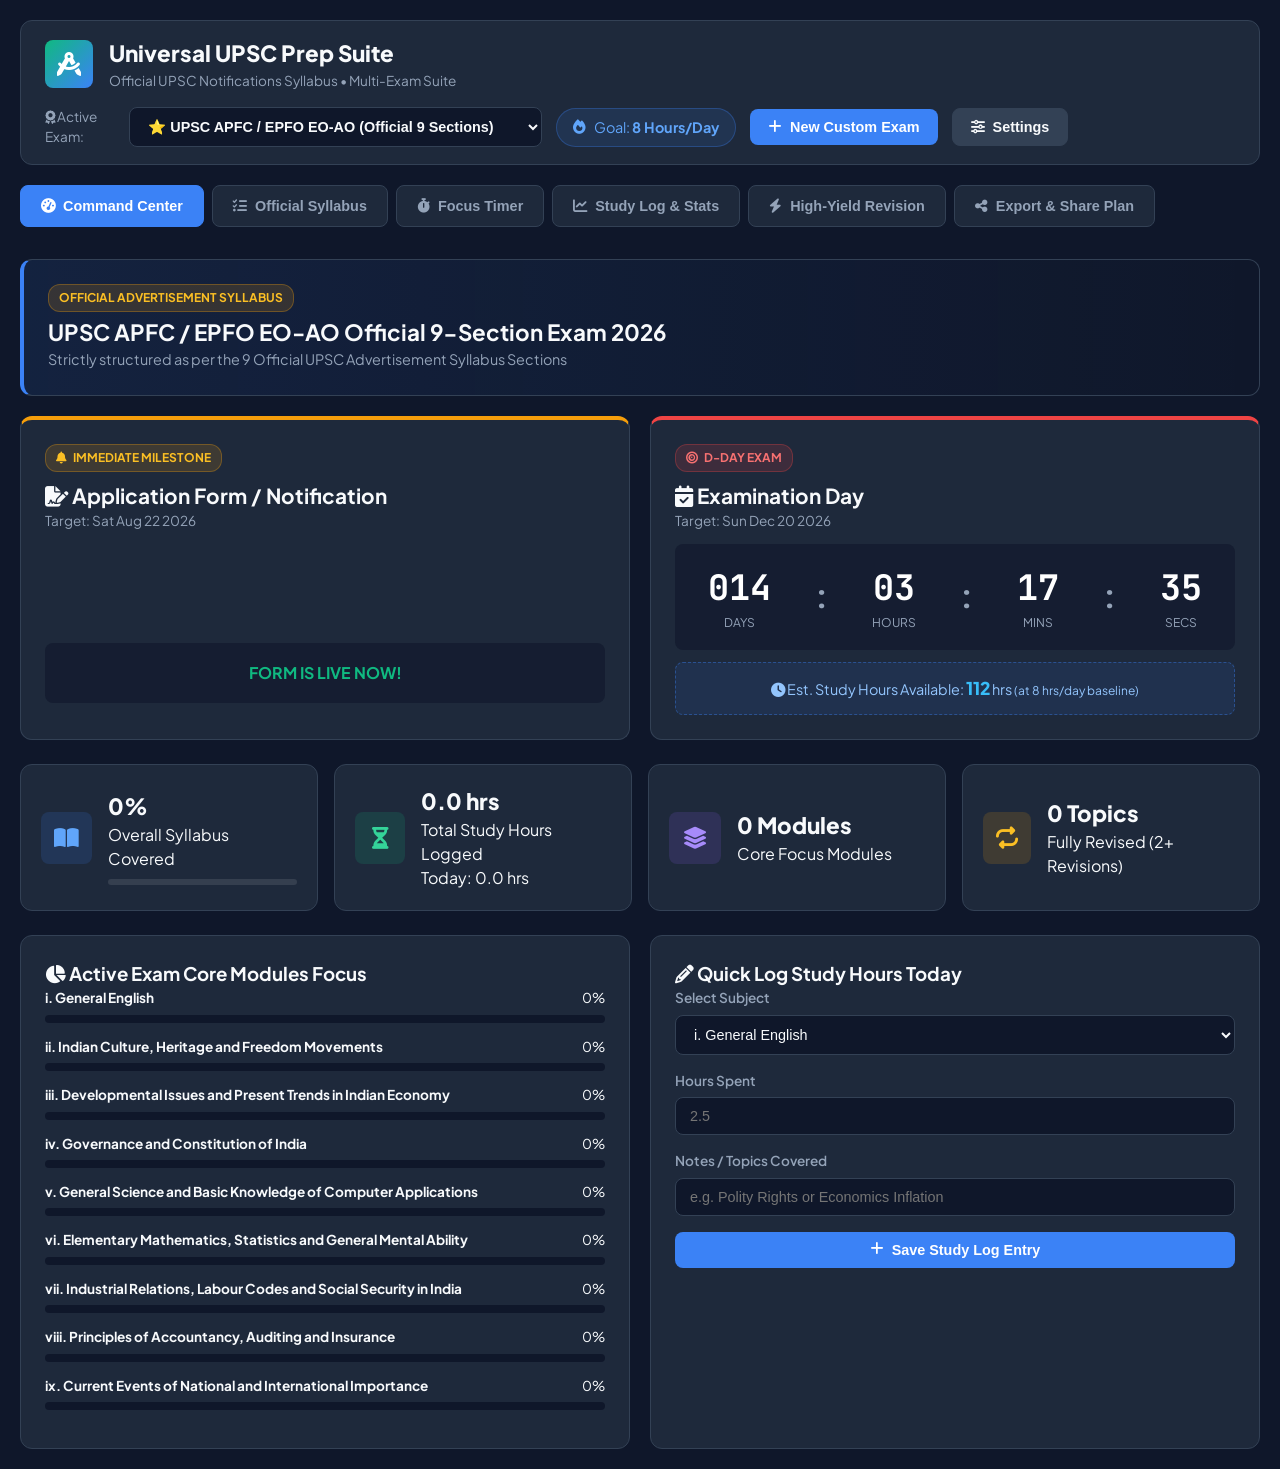
==== commit d3fc5fe4: "Add files via upload" ====
--- a/upsc_all_exams_dashboard.html
+++ b/upsc_all_exams_dashboard.html
@@ -4,10 +4,13 @@
   <meta charset="UTF-8">
   <meta name="viewport" content="width=device-width, initial-scale=1.0">
   <title>Universal UPSC Exam Preparation Command Center</title>
+  <meta name="theme-color" content="#3b82f6">
+  <meta name="description" content="Official 9-Section UPSC APFC, EPFO EO/AO and Civil Services Exam Prep Suite">
+  <link rel="manifest" href="manifest.json">
+  <link rel="apple-touch-icon" href="https://cdn-icons-png.flaticon.com/512/2991/2991106.png">
   <link rel="stylesheet" href="https://cdnjs.cloudflare.com/ajax/libs/font-awesome/6.4.0/css/all.min.css">
   <link href="https://fonts.googleapis.com/css2?family=Plus+Jakarta+Sans:wght@300;400;500;600;700;800&family=JetBrains+Mono:wght@400;600&display=swap" rel="stylesheet">
   <style>
-    /* Universal UPSC Prep Suite Stylesheet */
     :root {
       --bg-primary: #0f172a;
       --bg-card: #1e293b;
@@ -23,43 +26,32 @@
       --border-color: #334155;
       --font-sans: 'Plus Jakarta Sans', -apple-system, BlinkMacSystemFont, sans-serif;
       --font-mono: 'JetBrains Mono', monospace;
-      --shadow-sm: 0 2px 4px rgba(0, 0, 0, 0.2);
-      --shadow-md: 0 10px 25px -5px rgba(0, 0, 0, 0.3);
       --radius-sm: 8px;
       --radius-md: 12px;
-      --radius-lg: 18px;
-    }
-
+    }
     * { box-sizing: border-box; margin: 0; padding: 0; }
     body { background-color: var(--bg-primary); color: var(--text-main); font-family: var(--font-sans); line-height: 1.5; min-height: 100vh; }
     .app-container { max-width: 1380px; margin: 0 auto; padding: 20px; }
 
-    /* Header */
-    .app-header { display: flex; justify-content: space-between; align-items: center; padding: 16px 24px; background: var(--bg-card); border: 1px solid var(--border-color); border-radius: var(--radius-md); margin-bottom: 20px; box-shadow: var(--shadow-sm); flex-wrap: wrap; gap: 16px; }
+    .app-header { display: flex; justify-content: space-between; align-items: center; padding: 16px 24px; background: var(--bg-card); border: 1px solid var(--border-color); border-radius: var(--radius-md); margin-bottom: 20px; flex-wrap: wrap; gap: 16px; }
     .brand { display: flex; align-items: center; gap: 16px; }
     .brand-logo { width: 48px; height: 48px; background: linear-gradient(135deg, #10b981, #3b82f6); border-radius: var(--radius-sm); display: flex; align-items: center; justify-content: center; font-size: 24px; color: #fff; }
-    .brand-text h1 { font-size: 1.4rem; font-weight: 800; letter-spacing: -0.5px; }
+    .brand-text h1 { font-size: 1.4rem; font-weight: 800; }
     .brand-text p { font-size: 0.85rem; color: var(--text-muted); }
     .header-actions { display: flex; align-items: center; gap: 14px; flex-wrap: wrap; }
 
     .exam-selector-box { display: flex; align-items: center; gap: 8px; font-size: 0.85rem; color: var(--text-muted); }
     .exam-select-dropdown { width: auto; background: var(--bg-primary); color: #60a5fa; font-weight: 700; border: 1px solid var(--accent-primary); padding: 8px 12px; border-radius: var(--radius-sm); cursor: pointer; }
-
-    .daily-hours-badge { background: rgba(59, 130, 246, 0.12); border: 1px solid rgba(59, 130, 246, 0.3); color: #60a5fa; padding: 8px 16px; border-radius: 20px; font-size: 0.9rem; display: flex; align-items: center; gap: 8px; }
-
-    /* Navigation Tabs */
+    .daily-hours-badge { background: rgba(59, 130, 246, 0.12); border: 1px solid rgba(59, 130, 246, 0.3); color: #60a5fa; padding: 8px 16px; border-radius: 20px; font-size: 0.9rem; display: flex; align-items: center; gap: 8px; cursor: pointer; }
+
     .nav-tabs { display: flex; gap: 8px; overflow-x: auto; padding-bottom: 8px; margin-bottom: 24px; }
-    .nav-tab { background: var(--bg-card); border: 1px solid var(--border-color); color: var(--text-muted); padding: 12px 20px; border-radius: var(--radius-sm); font-family: var(--font-sans); font-weight: 600; font-size: 0.9rem; cursor: pointer; display: flex; align-items: center; gap: 8px; transition: all 0.2s ease; white-space: nowrap; }
-    .nav-tab:hover { background: var(--bg-card-hover); color: var(--text-main); }
-    .nav-tab.active { background: var(--accent-primary); border-color: var(--accent-primary); color: #fff; box-shadow: 0 4px 12px rgba(59, 130, 246, 0.3); }
-
-    /* Tab Content Visibility */
+    .nav-tab { background: var(--bg-card); border: 1px solid var(--border-color); color: var(--text-muted); padding: 12px 20px; border-radius: var(--radius-sm); font-weight: 600; font-size: 0.9rem; cursor: pointer; display: flex; align-items: center; gap: 8px; white-space: nowrap; }
+    .nav-tab.active { background: var(--accent-primary); border-color: var(--accent-primary); color: #fff; }
+
     .tab-content { display: none; }
-    .tab-content.active { display: block; animation: fadeIn 0.3s ease; }
-    @keyframes fadeIn { from { opacity: 0; transform: translateY(6px); } to { opacity: 1; transform: translateY(0); } }
-
-    /* Cards Base */
-    .card { background: var(--bg-card); border: 1px solid var(--border-color); border-radius: var(--radius-md); padding: 24px; box-shadow: var(--shadow-sm); }
+    .tab-content.active { display: block; }
+    .card { background: var(--bg-card); border: 1px solid var(--border-color); border-radius: var(--radius-md); padding: 24px; }
+
     .active-exam-banner { margin-bottom: 20px; border-left: 4px solid var(--accent-primary); background: linear-gradient(90deg, rgba(59, 130, 246, 0.1), transparent); }
     .active-exam-banner h2 { font-size: 1.4rem; margin-top: 4px; }
     .active-exam-banner p { color: var(--text-muted); font-size: 0.9rem; }
@@ -68,51 +60,43 @@
     .countdown-card { position: relative; overflow: hidden; display: flex; flex-direction: column; justify-content: space-between; }
     .form-release-card { border-top: 4px solid var(--accent-warning); }
     .exam-date-card { border-top: 4px solid var(--accent-danger); }
-    .card-header { margin-bottom: 16px; }
-    .card-header h2 { font-size: 1.3rem; font-weight: 700; margin-top: 8px; display: flex; align-items: center; gap: 10px; }
-    .target-date-subtitle { color: var(--text-muted); font-size: 0.85rem; margin-top: 2px; }
-
-    .badge { display: inline-flex; align-items: center; gap: 6px; font-size: 0.75rem; font-weight: 700; text-transform: uppercase; padding: 4px 10px; border-radius: 12px; letter-spacing: 0.5px; }
+    .card-header h2 { font-size: 1.3rem; font-weight: 700; margin-top: 8px; }
+    .target-date-subtitle { color: var(--text-muted); font-size: 0.85rem; }
+
+    .badge { display: inline-flex; align-items: center; gap: 6px; font-size: 0.75rem; font-weight: 700; text-transform: uppercase; padding: 4px 10px; border-radius: 12px; }
     .badge-warning { background: rgba(245, 158, 11, 0.15); color: #fbbf24; border: 1px solid rgba(245, 158, 11, 0.3); }
     .badge-danger { background: rgba(239, 68, 68, 0.15); color: #f87171; border: 1px solid rgba(239, 68, 68, 0.3); }
 
-    /* Timer Display */
-    .timer-display { display: flex; align-items: center; justify-content: space-around; background: rgba(15, 23, 42, 0.6); padding: 18px 12px; border-radius: var(--radius-sm); border: 1px solid rgba(255, 255, 255, 0.05); margin: 12px 0; }
+    .timer-display { display: flex; align-items: center; justify-content: space-around; background: rgba(15, 23, 42, 0.6); padding: 18px 12px; border-radius: var(--radius-sm); margin: 12px 0; }
     .time-unit { display: flex; flex-direction: column; align-items: center; }
-    .time-value { font-family: var(--font-mono); font-size: 2.2rem; font-weight: 700; color: #ffffff; line-height: 1; }
-    .time-label { font-size: 0.75rem; color: var(--text-muted); text-transform: uppercase; margin-top: 6px; letter-spacing: 1px; }
-    .time-sep { font-family: var(--font-mono); font-size: 2rem; color: var(--text-muted); margin-bottom: 14px; }
+    .time-value { font-family: var(--font-mono); font-size: 2.2rem; font-weight: 700; color: #ffffff; }
+    .time-label { font-size: 0.75rem; color: var(--text-muted); text-transform: uppercase; }
+    .time-sep { font-family: var(--font-mono); font-size: 2rem; color: var(--text-muted); }
     .hours-remaining-banner { background: rgba(59, 130, 246, 0.1); border: 1px dashed rgba(59, 130, 246, 0.4); padding: 12px; border-radius: var(--radius-sm); text-align: center; font-size: 0.9rem; color: #93c5fd; }
     .highlight-val { font-weight: 800; font-size: 1.1rem; color: #38bdf8; }
 
-    /* Metrics Grid */
     .metrics-grid { display: grid; grid-template-columns: repeat(auto-fit, minmax(240px, 1fr)); gap: 16px; margin-bottom: 24px; }
     .metric-card { background: var(--bg-card); border: 1px solid var(--border-color); border-radius: var(--radius-md); padding: 20px; display: flex; align-items: center; gap: 16px; }
-    .metric-icon { width: 52px; height: 52px; border-radius: var(--radius-sm); display: flex; align-items: center; justify-content: center; font-size: 22px; flex-shrink: 0; }
+    .metric-icon { width: 52px; height: 52px; border-radius: var(--radius-sm); display: flex; align-items: center; justify-content: center; font-size: 22px; }
     .metric-icon.blue { background: rgba(59, 130, 246, 0.15); color: #60a5fa; }
     .metric-icon.green { background: rgba(16, 185, 129, 0.15); color: #34d399; }
     .metric-icon.purple { background: rgba(139, 92, 246, 0.15); color: #a78bfa; }
     .metric-icon.orange { background: rgba(245, 158, 11, 0.15); color: #fbbf24; }
-    .metric-data h4 { font-size: 1.4rem; font-weight: 800; line-height: 1.1; }
-    .metric-data p { font-size: 0.85rem; color: var(--text-muted); margin-top: 2px; }
+    .metric-data h4 { font-size: 1.4rem; font-weight: 800; }
     .mini-progress-bar { height: 6px; background: rgba(255, 255, 255, 0.1); border-radius: 3px; margin-top: 8px; overflow: hidden; }
-    .mini-progress-bar div { height: 100%; background: var(--accent-primary); transition: width 0.4s ease; }
-
-    /* Widgets Grid */
+    .mini-progress-bar div { height: 100%; background: var(--accent-primary); }
+
     .dashboard-widgets-grid { display: grid; grid-template-columns: repeat(auto-fit, minmax(380px, 1fr)); gap: 20px; }
-    .widget-card h3 { font-size: 1.1rem; font-weight: 700; margin-bottom: 16px; display: flex; align-items: center; gap: 10px; }
     .subject-progress-item { margin-bottom: 14px; }
     .subject-progress-meta { display: flex; justify-content: space-between; font-size: 0.85rem; margin-bottom: 6px; }
     .subject-progress-bar { height: 8px; background: var(--bg-primary); border-radius: 4px; overflow: hidden; }
-    .subject-progress-bar-fill { height: 100%; border-radius: 4px; transition: width 0.4s ease; }
-
-    /* Forms & Inputs */
+    .subject-progress-bar-fill { height: 100%; border-radius: 4px; }
+
     .form-group { margin-bottom: 16px; }
     .form-group label { display: block; font-size: 0.85rem; font-weight: 600; color: var(--text-muted); margin-bottom: 6px; }
-    .form-control { width: 100%; padding: 10px 14px; background: var(--bg-primary); border: 1px solid var(--border-color); border-radius: var(--radius-sm); color: var(--text-main); font-family: var(--font-sans); font-size: 0.9rem; }
-
-    /* Buttons */
-    .btn { padding: 10px 18px; border-radius: var(--radius-sm); font-family: var(--font-sans); font-weight: 600; font-size: 0.9rem; border: none; cursor: pointer; display: inline-flex; align-items: center; justify-content: center; gap: 8px; transition: all 0.2s ease; }
+    .form-control { width: 100%; padding: 10px 14px; background: var(--bg-primary); border: 1px solid var(--border-color); border-radius: var(--radius-sm); color: var(--text-main); font-size: 0.9rem; }
+
+    .btn { padding: 10px 18px; border-radius: var(--radius-sm); font-weight: 600; font-size: 0.9rem; border: none; cursor: pointer; display: inline-flex; align-items: center; justify-content: center; gap: 8px; }
     .btn-primary { background: var(--accent-primary); color: #fff; }
     .btn-secondary { background: var(--bg-card-hover); color: var(--text-main); border: 1px solid var(--border-color); }
     .btn-success { background: var(--accent-success); color: #fff; }
@@ -120,47 +104,43 @@
     .btn-block { width: 100%; }
     .btn-lg { padding: 14px 28px; font-size: 1rem; }
 
-    /* Syllabus Tab */
     .syllabus-modules-container { display: flex; flex-direction: column; gap: 20px; }
     .module-card { background: var(--bg-card); border: 1px solid var(--border-color); border-radius: var(--radius-md); overflow: hidden; }
     .module-card-header { padding: 18px 24px; background: rgba(255, 255, 255, 0.02); border-bottom: 1px solid var(--border-color); display: flex; justify-content: space-between; align-items: center; }
-    .module-title-area { display: flex; align-items: center; gap: 12px; }
-    .module-badge { padding: 4px 8px; border-radius: 4px; font-size: 0.7rem; font-weight: 700; text-transform: uppercase; }
-    .badge-core { background: rgba(239, 68, 68, 0.2); color: #f87171; border: 1px solid rgba(239, 68, 68, 0.4); }
-    .badge-std { background: rgba(59, 130, 246, 0.2); color: #60a5fa; border: 1px solid rgba(59, 130, 246, 0.4); }
     .topic-list { padding: 12px 24px; }
     .topic-item { display: flex; justify-content: space-between; align-items: center; padding: 12px 0; border-bottom: 1px solid rgba(255, 255, 255, 0.05); }
-    .topic-item:last-child { border-bottom: none; }
     .topic-stages { display: flex; gap: 12px; }
     .stage-check { display: flex; align-items: center; gap: 4px; font-size: 0.75rem; color: var(--text-muted); cursor: pointer; }
     .stage-check input[type="checkbox"] { accent-color: var(--accent-primary); width: 16px; height: 16px; }
 
-    /* Pomodoro */
     .pomodoro-layout { display: grid; grid-template-columns: 1fr 340px; gap: 20px; }
     .pomodoro-card { text-align: center; display: flex; flex-direction: column; align-items: center; justify-content: center; padding: 40px; }
     .pomodoro-modes { display: flex; gap: 10px; margin-bottom: 30px; }
     .pomo-mode-btn { padding: 8px 16px; background: var(--bg-primary); border: 1px solid var(--border-color); color: var(--text-muted); border-radius: 20px; font-size: 0.85rem; font-weight: 600; cursor: pointer; }
-    .pomo-mode-btn.active { background: var(--accent-primary); color: #fff; border-color: var(--accent-primary); }
-    .pomodoro-timer-ring { width: 240px; height: 240px; border-radius: 50%; border: 8px solid var(--accent-primary); display: flex; flex-direction: column; align-items: center; justify-content: center; margin-bottom: 30px; }
+    .pomo-mode-btn.active { background: var(--accent-primary); color: #fff; }
+    .pomodoro-timer-ring { width: 240px; height: 240px; border-radius: 50%; border: 8px solid var(--accent-primary); display: flex; flex-direction: column; align-items: center; justify-content: center; margin-bottom: 30px; transition: border-color 0.3s ease; }
     .timer-clock-text { font-family: var(--font-mono); font-size: 3.8rem; font-weight: 700; line-height: 1; }
     .pomodoro-controls { display: flex; gap: 16px; margin-bottom: 24px; }
-
-    /* Logs & Share */
+    .bg-timer-status { font-size: 0.8rem; color: #34d399; margin-top: 6px; display: flex; align-items: center; gap: 6px; }
+
     .log-grid, .share-actions-grid { display: grid; grid-template-columns: 1fr 1fr; gap: 20px; }
     .log-table { width: 100%; border-collapse: collapse; margin-top: 16px; font-size: 0.85rem; }
     .log-table th, .log-table td { padding: 10px 12px; text-align: left; border-bottom: 1px solid var(--border-color); }
-    .flashcard-grid { display: grid; grid-template-columns: repeat(auto-fit, minmax(300px, 1fr)); gap: 20px; }
+    .flashcard-grid { display: grid; grid-template-columns: repeat(auto-fit, minmax(320px, 1fr)); gap: 20px; }
     .flashcard { position: relative; border-top: 4px solid var(--accent-primary); }
     .flashcard-tag { display: inline-block; padding: 2px 8px; border-radius: 4px; font-size: 0.7rem; font-weight: 700; text-transform: uppercase; margin-bottom: 10px; background: rgba(59, 130, 246, 0.2); color: #60a5fa; }
     .share-box { background: var(--bg-primary); padding: 20px; border-radius: var(--radius-sm); border: 1px solid var(--border-color); text-align: center; }
 
-    /* Modal */
     .modal { display: none; position: fixed; top: 0; left: 0; width: 100%; height: 100%; background: rgba(0, 0, 0, 0.7); z-index: 1000; align-items: center; justify-content: center; }
     .modal.active { display: flex; }
     .modal-content { width: 90%; max-width: 500px; }
     .modal-header { display: flex; justify-content: space-between; align-items: center; margin-bottom: 16px; }
     .close-btn { background: none; border: none; color: var(--text-muted); font-size: 1.5rem; cursor: pointer; }
 
+    .hour-pills { display: flex; gap: 8px; margin-top: 8px; }
+    .hour-pill { padding: 6px 12px; background: var(--bg-primary); border: 1px solid var(--border-color); color: var(--text-main); border-radius: 16px; font-size: 0.85rem; cursor: pointer; }
+    .hour-pill.active { background: var(--accent-primary); border-color: var(--accent-primary); font-weight: 700; }
+
     @media (max-width: 768px) {
       .countdown-grid, .dashboard-widgets-grid, .log-grid, .pomodoro-layout, .share-actions-grid { grid-template-columns: 1fr; }
       .app-header { flex-direction: column; align-items: flex-start; gap: 12px; }
@@ -170,79 +150,51 @@
 <body class="dark-theme">
   <div class="app-container">
 
-    <!-- Top Navigation Header -->
     <header class="app-header">
       <div class="brand">
-        <div class="brand-logo">
-          <i class="fa-solid fa-compass-drafting"></i>
-        </div>
+        <div class="brand-logo"><i class="fa-solid fa-compass-drafting"></i></div>
         <div class="brand-text">
           <h1>Universal UPSC Prep Suite</h1>
-          <p>Multi-Exam Command Center for All UPSC Aspirants</p>
+          <p>Official UPSC Notifications Syllabus • Multi-Exam Suite</p>
         </div>
       </div>
 
       <div class="header-actions">
-        <!-- Exam Switcher Dropdown -->
         <div class="exam-selector-box">
           <label for="activeExamSelect"><i class="fa-solid fa-award"></i> Active Exam:</label>
           <select id="activeExamSelect" class="form-control exam-select-dropdown">
-            <option value="apfc2026" selected>UPSC APFC 2026 (Dec 19, 2026)</option>
-            <option value="epfo2026">UPSC EPFO EO/AO 2026 (Dec 19, 2026)</option>
-            <option value="cse2027">UPSC CSE / IAS 2027 (May 2027)</option>
-            <option value="capf2027">UPSC CAPF AC 2027 (Aug 2027)</option>
-            <option value="cds2027">UPSC CDS 2027 (Apr 2027)</option>
+            <option value="apfc_official" selected>⭐ UPSC APFC / EPFO EO-AO (Official 9 Sections)</option>
+            <option value="cse2027">UPSC CSE / IAS 2027 (Official Syllabus)</option>
+            <option value="capf2027">UPSC CAPF AC 2027 (Official Syllabus)</option>
+            <option value="cds2027">UPSC CDS 2027 (Official Syllabus)</option>
             <option value="custom">✏️ Custom Exam / Custom Target</option>
           </select>
         </div>
 
-        <div class="daily-hours-badge">
-          <i class="fa-solid fa-fire"></i>
-          <span>Study Goal: <strong id="currentDailyTargetDisplay">8 Hours/Day</strong></span>
-        </div>
-
-        <button id="customExamModalBtn" class="btn btn-primary" title="Build custom exam plan">
-          <i class="fa-solid fa-plus"></i> New Custom Exam
-        </button>
-
-        <button id="settingsBtn" class="btn btn-secondary">
-          <i class="fa-solid fa-sliders"></i> Settings
-        </button>
+        <div class="daily-hours-badge" id="dailyHoursBadgeBtn" title="Click to change study goal!">
+          <i class="fa-solid fa-fire"></i><span>Goal: <strong id="currentDailyTargetDisplay">8 Hours/Day</strong></span>
+        </div>
+        <button id="customExamModalBtn" class="btn btn-primary"><i class="fa-solid fa-plus"></i> New Custom Exam</button>
+        <button id="settingsBtn" class="btn btn-secondary"><i class="fa-solid fa-sliders"></i> Settings</button>
       </div>
     </header>
 
-    <!-- Main Navigation Tabs -->
     <nav class="nav-tabs">
-      <button class="nav-tab active" data-tab="dashboardTab">
-        <i class="fa-solid fa-gauge-high"></i> Command Center
-      </button>
-      <button class="nav-tab" data-tab="syllabusTab">
-        <i class="fa-solid fa-list-check"></i> Syllabus Matrix
-      </button>
-      <button class="nav-tab" data-tab="pomodoroTab">
-        <i class="fa-solid fa-stopwatch"></i> Focus Timer
-      </button>
-      <button class="nav-tab" data-tab="studyLogTab">
-        <i class="fa-solid fa-chart-line"></i> Study Log & Stats
-      </button>
-      <button class="nav-tab" data-tab="revisionTab">
-        <i class="fa-solid fa-bolt"></i> High-Yield Revision
-      </button>
-      <button class="nav-tab" data-tab="shareTab">
-        <i class="fa-solid fa-share-nodes"></i> Export & Share Plan
-      </button>
+      <button class="nav-tab active" data-tab="dashboardTab"><i class="fa-solid fa-gauge-high"></i> Command Center</button>
+      <button class="nav-tab" data-tab="syllabusTab"><i class="fa-solid fa-list-check"></i> Official Syllabus</button>
+      <button class="nav-tab" data-tab="pomodoroTab"><i class="fa-solid fa-stopwatch"></i> Focus Timer</button>
+      <button class="nav-tab" data-tab="studyLogTab"><i class="fa-solid fa-chart-line"></i> Study Log & Stats</button>
+      <button class="nav-tab" data-tab="revisionTab"><i class="fa-solid fa-bolt"></i> High-Yield Revision</button>
+      <button class="nav-tab" data-tab="shareTab"><i class="fa-solid fa-share-nodes"></i> Export & Share Plan</button>
     </nav>
 
-    <!-- Tab Contents -->
     <main class="content-area">
-
-      <!-- TAB 1: COMMAND CENTER -->
       <section id="dashboardTab" class="tab-content active">
         <div class="active-exam-banner card">
           <div>
-            <span class="badge badge-warning" id="activeExamCategoryBadge">UPSC RECRUITMENT TEST</span>
-            <h2 id="activeExamTitle">UPSC Assistant Provident Fund Commissioner (APFC) 2026</h2>
-            <p id="activeExamSubtitle">Targeting Group 'A' Officers Cadre under Ministry of Labour & Employment</p>
+            <span class="badge badge-warning" id="activeExamCategoryBadge">OFFICIAL ADVERTISEMENT SYLLABUS</span>
+            <h2 id="activeExamTitle">UPSC APFC / EPFO EO-AO Official 9-Section Examination 2026</h2>
+            <p id="activeExamSubtitle">Strictly structured as per the 9 Official UPSC Advertisement Syllabus Heads</p>
           </div>
         </div>
 
@@ -265,7 +217,7 @@
             <div class="card-header">
               <span class="badge badge-danger"><i class="fa-solid fa-bullseye"></i> D-DAY EXAM</span>
               <h2><i class="fa-solid fa-calendar-check"></i> Examination Day</h2>
-              <p class="target-date-subtitle" id="examTargetDateText">Target: Saturday, 19 December 2026</p>
+              <p class="target-date-subtitle" id="examTargetDateText">Target: Sunday, 20 December 2026</p>
             </div>
             <div class="timer-display" id="examCountdown">
               <div class="time-unit"><span class="time-value" id="examDays">000</span><span class="time-label">Days</span></div><span class="time-sep">:</span>
@@ -274,29 +226,17 @@
               <div class="time-unit"><span class="time-value" id="examSeconds">00</span><span class="time-label">Secs</span></div>
             </div>
             <div class="hours-remaining-banner">
-              <i class="fa-solid fa-clock"></i> 
-              Est. Study Hours Available: <span id="estStudyHoursLeft" class="highlight-val">0</span> hrs
+              <i class="fa-solid fa-clock"></i> Est. Study Hours Available: <span id="estStudyHoursLeft" class="highlight-val">0</span> hrs
+              <small>(at <span id="targetHoursRateDisplay">8</span> hrs/day baseline)</small>
             </div>
           </div>
         </div>
 
         <div class="metrics-grid">
-          <div class="metric-card">
-            <div class="metric-icon blue"><i class="fa-solid fa-book-open"></i></div>
-            <div class="metric-data"><h4 id="syllabusPercentDisplay">0%</h4><p>Overall Syllabus Covered</p><div class="mini-progress-bar"><div id="syllabusProgressFill" style="width:0%"></div></div></div>
-          </div>
-          <div class="metric-card">
-            <div class="metric-icon green"><i class="fa-solid fa-hourglass-half"></i></div>
-            <div class="metric-data"><h4 id="totalHoursStudiedDisplay">0.0 hrs</h4><p>Total Study Hours Logged</p><span class="metric-subtext" id="todayHoursSubtext">Today: 0.0 hrs</span></div>
-          </div>
-          <div class="metric-card">
-            <div class="metric-icon purple"><i class="fa-solid fa-layer-group"></i></div>
-            <div class="metric-data"><h4 id="highWeightageProgressDisplay">0 Modules</h4><p>Core Focus Modules</p></div>
-          </div>
-          <div class="metric-card">
-            <div class="metric-icon orange"><i class="fa-solid fa-repeat"></i></div>
-            <div class="metric-data"><h4 id="revisionCompletedDisplay">0 Topics</h4><p>Fully Revised (2+ Revisions)</p></div>
-          </div>
+          <div class="metric-card"><div class="metric-icon blue"><i class="fa-solid fa-book-open"></i></div><div class="metric-data"><h4 id="syllabusPercentDisplay">0%</h4><p>Overall Syllabus Covered</p><div class="mini-progress-bar"><div id="syllabusProgressFill" style="width:0%"></div></div></div></div>
+          <div class="metric-card"><div class="metric-icon green"><i class="fa-solid fa-hourglass-half"></i></div><div class="metric-data"><h4 id="totalHoursStudiedDisplay">0.0 hrs</h4><p>Total Study Hours Logged</p><span class="metric-subtext" id="todayHoursSubtext">Today: 0.0 hrs</span></div></div>
+          <div class="metric-card"><div class="metric-icon purple"><i class="fa-solid fa-layer-group"></i></div><div class="metric-data"><h4 id="highWeightageProgressDisplay">0 Modules</h4><p>Core Focus Modules</p></div></div>
+          <div class="metric-card"><div class="metric-icon orange"><i class="fa-solid fa-repeat"></i></div><div class="metric-data"><h4 id="revisionCompletedDisplay">0 Topics</h4><p>Fully Revised (2+ Revisions)</p></div></div>
         </div>
 
         <div class="dashboard-widgets-grid">
@@ -309,19 +249,14 @@
             <form id="quickLogForm">
               <div class="form-group"><label>Select Subject</label><select id="logSubjectSelect" class="form-control" required></select></div>
               <div class="form-group"><label>Hours Spent</label><input type="number" id="logHoursInput" class="form-control" min="0.5" max="16" step="0.5" placeholder="2.5" required></div>
-              <div class="form-group"><label>Notes / Topics Covered</label><input type="text" id="logTopicNote" class="form-control" placeholder="Polity Constitutional Articles"></div>
+              <div class="form-group"><label>Notes / Topics Covered</label><input type="text" id="logTopicNote" class="form-control" placeholder="e.g. Polity Rights or Economics Inflation"></div>
               <button type="submit" class="btn btn-primary btn-block"><i class="fa-solid fa-plus"></i> Save Study Log Entry</button>
             </form>
           </div>
         </div>
       </section>
 
-      <!-- TAB 2: SYLLABUS MATRIX -->
-      <section id="syllabusTab" class="tab-content">
-        <div id="syllabusContainer" class="syllabus-modules-container"></div>
-      </section>
-
-      <!-- TAB 3: FOCUS TIMER -->
+      <section id="syllabusTab" class="tab-content"><div id="syllabusContainer" class="syllabus-modules-container"></div></section>
       <section id="pomodoroTab" class="tab-content">
         <div class="pomodoro-layout">
           <div class="card pomodoro-card">
@@ -330,7 +265,11 @@
               <button class="pomo-mode-btn" data-mode="shortBreak">Short Break (10 min)</button>
               <button class="pomo-mode-btn" data-mode="longBreak">Long Break (20 min)</button>
             </div>
-            <div class="pomodoro-timer-ring"><div class="timer-clock-text"><span id="pomoMinutes">50</span>:<span id="pomoSeconds">00</span></div><span id="pomoStatusText">Ready to Focus</span></div>
+            <div class="pomodoro-timer-ring" id="timerRing">
+              <div class="timer-clock-text"><span id="pomoMinutes">50</span>:<span id="pomoSeconds">00</span></div>
+              <span id="pomoStatusText">Ready to Focus</span>
+              <div class="bg-timer-status"><i class="fa-solid fa-shield-halved"></i> Background Precision Active</div>
+            </div>
             <div class="pomodoro-controls">
               <button id="pomoStartBtn" class="btn btn-lg btn-success"><i class="fa-solid fa-play"></i> Start Session</button>
               <button id="pomoPauseBtn" class="btn btn-lg btn-warning" style="display:none;"><i class="fa-solid fa-pause"></i> Pause</button>
@@ -340,6 +279,7 @@
           <div class="card pomo-tips-card">
             <h3><i class="fa-solid fa-lightbulb"></i> Recommended UPSC Study Routine</h3>
             <ul class="tips-list">
+              <li><strong>Background Running Enabled:</strong> Minimizing or switching tabs won't pause the timer! High-precision real time timestamp sync keeps it perfectly accurate.</li>
               <li><strong>6 Hours Baseline:</strong> 3 Sessions of 90-100 mins.</li>
               <li><strong>8 Hours Escalation:</strong> 4 Sessions of 2 Hours.</li>
               <li><strong>10 Hours Peak Target:</strong> Maximum focus on solving Mock Papers.</li>
@@ -347,52 +287,51 @@
           </div>
         </div>
       </section>
-
-      <!-- TAB 4: STUDY LOG -->
       <section id="studyLogTab" class="tab-content">
         <div class="log-grid">
           <div class="card"><h3>Subject Hours Breakdown</h3><div id="subjectHoursChartContainer" class="subject-chart-container"></div></div>
           <div class="card"><h3>Recent Study Log Entries</h3><table class="log-table"><thead><tr><th>Date</th><th>Subject</th><th>Hours</th><th>Topic</th><th>Action</th></tr></thead><tbody id="logHistoryTableBody"></tbody></table></div>
         </div>
       </section>
-
-      <!-- TAB 5: REVISION -->
-      <section id="revisionTab" class="tab-content">
-        <div class="flashcard-grid" id="flashcardsContainer"></div>
-      </section>
-
-      <!-- TAB 6: SHARE -->
+      <section id="revisionTab" class="tab-content"><div class="flashcard-grid" id="flashcardsContainer"></div></section>
       <section id="shareTab" class="tab-content">
         <div class="share-container card">
           <h2><i class="fa-solid fa-share-nodes"></i> Export & Share Your Custom Plan</h2>
           <div class="share-actions-grid">
-            <div class="share-box">
-              <h3>Export Study Plan (JSON)</h3>
-              <button id="exportPlanBtn" class="btn btn-primary btn-block"><i class="fa-solid fa-file-arrow-down"></i> Export Study Backup</button>
-            </div>
-            <div class="share-box">
-              <h3>Import Study Plan (JSON)</h3>
-              <input type="file" id="importFileInput" accept=".json" style="display:none;">
-              <button id="importPlanBtn" class="btn btn-secondary btn-block"><i class="fa-solid fa-file-arrow-up"></i> Import Backup File</button>
-            </div>
+            <div class="share-box"><h3>Export Study Plan (JSON)</h3><button id="exportPlanBtn" class="btn btn-primary btn-block"><i class="fa-solid fa-file-arrow-down"></i> Export Study Backup</button></div>
+            <div class="share-box"><h3>Import Study Plan (JSON)</h3><input type="file" id="importFileInput" accept=".json" style="display:none;"><button id="importPlanBtn" class="btn btn-secondary btn-block"><i class="fa-solid fa-file-arrow-up"></i> Import Backup File</button></div>
           </div>
         </div>
       </section>
     </main>
   </div>
 
-  <!-- Settings Modal -->
   <div id="settingsModal" class="modal">
     <div class="modal-content card">
-      <div class="modal-header"><h3>Settings</h3><button id="closeSettingsBtn" class="close-btn">&times;</button></div>
+      <div class="modal-header"><h3>Settings & Daily Goal</h3><button id="closeSettingsBtn" class="close-btn">&times;</button></div>
       <div class="modal-body">
-        <div class="form-group"><label>Daily Hours Goal:</label><select id="targetHoursSelect" class="form-control"><option value="6">6 Hrs</option><option value="8" selected>8 Hrs</option><option value="10">10 Hrs</option></select></div>
+        <div class="form-group">
+          <label>Target Daily Study Hours Goal:</label>
+          <select id="targetHoursSelect" class="form-control">
+            <option value="4">4 Hours / Day</option>
+            <option value="6">6 Hours / Day</option>
+            <option value="8" selected>8 Hours / Day</option>
+            <option value="10">10 Hours / Day</option>
+            <option value="12">12 Hours / Day</option>
+          </select>
+          <div class="hour-pills">
+            <span class="hour-pill" data-hrs="4">4h</span>
+            <span class="hour-pill" data-hrs="6">6h</span>
+            <span class="hour-pill active" data-hrs="8">8h</span>
+            <span class="hour-pill" data-hrs="10">10h</span>
+            <span class="hour-pill" data-hrs="12">12h</span>
+          </div>
+        </div>
       </div>
-      <div class="modal-footer"><button id="saveSettingsBtn" class="btn btn-primary">Save</button></div>
+      <div class="modal-footer"><button id="saveSettingsBtn" class="btn btn-primary">Save Changes</button></div>
     </div>
   </div>
 
-  <!-- Custom Exam Modal -->
   <div id="customExamModal" class="modal">
     <div class="modal-content card">
       <div class="modal-header"><h3>Create Custom Exam Plan</h3><button id="closeCustomExamBtn" class="close-btn">&times;</button></div>
@@ -408,39 +347,157 @@
 
   <script>
     const EXAM_PACKS = {
-      apfc2026: { id: 'apfc2026', title: 'UPSC Assistant Provident Fund Commissioner (APFC) 2026', subtitle: 'Ministry of Labour & Employment', category: 'UPSC RECRUITMENT', formDate: '2026-08-22T00:00:00', examDate: '2026-12-19T09:30:00', defaultTargetHours: 8, syllabus: [ { id: 'apfc_ir', title: 'Industrial Relations & Labour Laws', isCore: true, topics: [ { id: 'ir1', name: 'Trade Unions Act 1926' }, { id: 'ir2', name: 'Industrial Disputes Act 1947' }, { id: 'ir3', name: 'The 4 New Labour Codes 2020' } ] }, { id: 'apfc_ss', title: 'Social Security in India', isCore: true, topics: [ { id: 'ss1', name: 'EPF & MP Act 1952 (EPF, EPS, EDLI)' }, { id: 'ss2', name: 'ESI Act 1948 & Gratuity Act 1972' } ] }, { id: 'apfc_acc', title: 'General Accounting Principles', isCore: true, topics: [ { id: 'acc1', name: 'Double Entry System & Ledger' }, { id: 'acc2', name: 'Trial Balance & Depreciation' } ] } ], flashcards: [ { tag: 'Labour Law', title: 'The 4 New Labour Codes (2020)', items: ['Code on Wages 2019', 'Industrial Relations Code 2020', 'Code on Social Security 2020', 'OSHWC Code 2020'] } ] },
-      epfo2026: { id: 'epfo2026', title: 'UPSC EPFO Enforcement Officer / Accounts Officer (EO/AO) 2026', subtitle: 'EPFO Group B Officer', category: 'UPSC RECRUITMENT', formDate: '2026-08-22T00:00:00', examDate: '2026-12-19T09:30:00', defaultTargetHours: 8, syllabus: [ { id: 'eo_eng', title: 'General English', isCore: false, topics: [ { id: 'e1', name: 'Grammar & Vocabulary' } ] }, { id: 'eo_ir', title: 'Industrial Relations & Accounting', isCore: true, topics: [ { id: 'eo1', name: 'Labour Laws & Accounting Principles' } ] } ], flashcards: [] },
-      cse2027: { id: 'cse2027', title: 'UPSC Civil Services Examination (CSE / IAS) 2027', subtitle: 'IAS, IPS, IFS & Central Services', category: 'UPSC CIVIL SERVICES', formDate: '2027-02-10T00:00:00', examDate: '2027-05-23T09:30:00', defaultTargetHours: 10, syllabus: [ { id: 'cse_pol', title: 'Polity & Governance', isCore: true, topics: [ { id: 'pol1', name: 'Constitutional Rights & Articles' } ] }, { id: 'cse_hist', title: 'History & Art/Culture', isCore: true, topics: [ { id: 'h1', name: 'Modern Freedom Movement' } ] } ], flashcards: [] },
-      capf2027: { id: 'capf2027', title: 'UPSC CAPF Assistant Commandant (AC) 2027', subtitle: 'BSF, CRPF, CISF, ITBP', category: 'UPSC ARMED FORCES', formDate: '2027-04-21T00:00:00', examDate: '2027-08-01T10:00:00', defaultTargetHours: 8, syllabus: [ { id: 'c_p1', title: 'Paper 1: General Ability & Intelligence', isCore: true, topics: [ { id: 'cp1', name: 'Quant, Science & GK' } ] } ], flashcards: [] },
-      cds2027: { id: 'cds2027', title: 'UPSC Combined Defence Services (CDS) 2027', subtitle: 'IMA, INA, AFA & OTA Entry', category: 'UPSC DEFENCE', formDate: '2026-12-20T00:00:00', examDate: '2027-04-18T09:00:00', defaultTargetHours: 6, syllabus: [ { id: 'cds_eng', title: 'English & General Knowledge', isCore: true, topics: [ { id: 'cd1', name: 'Grammar, Science & Polity' } ] } ], flashcards: [] }
+      apfc_official: {
+        id: 'apfc_official', title: 'UPSC APFC / EPFO EO-AO Official 9-Section Exam 2026', subtitle: 'Strictly structured as per the 9 Official UPSC Advertisement Syllabus Sections', category: 'OFFICIAL ADVERTISEMENT SYLLABUS', formDate: '2026-08-22T00:00:00', examDate: '2026-12-20T09:30:00', defaultTargetHours: 8,
+        syllabus: [
+          { id: 'sec_1_eng', title: 'i. General English', isCore: false, topics: [ { id: 'eng_1', name: 'Workmanlike Use of Words & Vocabulary (Synonyms, Antonyms, One-word Substitution)' }, { id: 'eng_2', name: 'Grammar Rules, Error Spotting & Sentence Improvement' }, { id: 'eng_3', name: 'Idioms, Phrases, Ordering of Words & Cloze Composition' }, { id: 'eng_4', name: 'Reading Comprehension Passages & Contextual Workmanlike English' } ] },
+          { id: 'sec_2_hist_cult', title: 'ii. Indian Culture, Heritage and Freedom Movements', isCore: false, topics: [ { id: 'hist_1', name: 'Freedom Struggle: 1857 Revolt, Regional Rebellions & Freedom Chronology' }, { id: 'hist_2', name: 'INC Phases, Gandhian Era (1857-1947), INA & Prominent Freedom Leaders' }, { id: 'hist_3', name: 'Labour Movement & Press History (N M Lokhande, Deenbandhu, AITUC-INTUC Chronology)' }, { id: 'hist_4', name: 'Indian Culture & Heritage: Rock Art, Ajanta Jatakas, Black Pagoda & Temple Architecture' }, { id: 'hist_5', name: 'Performing Arts, Classical Dances, Natyashastra & Regional Tribal Festivals' }, { id: 'hist_6', name: 'Ancient & Medieval Dynasties (Vijayanagara, Palas, Chalukyas) & Post-Independence 1946 Assembly' } ] },
+          { id: 'sec_3_econ_dev', title: 'iii. Developmental Issues and Present Trends in Indian Economy', isCore: false, topics: [ { id: 'econ_1', name: 'Inflation Concepts (Headline vs Core Inflation, Social Cost, HDI Components)' }, { id: 'econ_2', name: 'Fiscal Policy, Taxation, Disinvestment vs PPP & Money Bill Provisions' }, { id: 'econ_3', name: 'Monetary Policy, Banking System, RTGS/NEFT & DFIs (IFCI/ICICI/IDBI vs NaBFID)' }, { id: 'econ_4', name: 'Micro-economics Theory (Monopolistic Competition vs Perfect Competition)' }, { id: 'econ_5', name: 'High-Priority Govt Welfare Schemes (MUDRA, POSHAN, NISHTHA, BioE3, StandUp India, SMILE)' }, { id: 'econ_6', name: 'Constitutional vs Non-Constitutional Bodies (Finance Commission, Election Commission, NCW, IMF Quota)' }, { id: 'econ_7', name: 'Colonial Economic History (Laissez-faire, Agency Houses, Plantation Ownership)' } ] },
+          { id: 'sec_4_polity_gov', title: 'iv. Governance and Constitution of India', isCore: false, topics: [ { id: 'pol_1', name: 'Fundamental Rights (Right to Privacy Art 21, Exploitation & Forced Labour Ban)' }, { id: 'pol_2', name: 'Labour-Linked DPSP Articles (Art 38, Art 39 Equal Pay, Art 41 Right to Work, Art 42 Maternity, Art 43 Living Wage, Art 43A)' }, { id: 'pol_3', name: 'Constitutional Amendments (61st Voting Age, 42nd DPSP Primacy, 73rd Panchayati Raj, 106th Women)' }, { id: 'pol_4', name: 'President/VP, Parliament (Art 107 Ordinary Bills, Art 312 All India Services) & Judiciary' }, { id: 'pol_5', name: 'Centre-State Relations (7th Schedule Lists, 4th Schedule Seat Allocation, River Disputes)' }, { id: 'pol_6', name: 'APFC Administrative & Quasi-Judicial Role (Section 7A Dues Inquiry & Civil Court Powers)' }, { id: 'pol_7', name: 'Local Self-Governance (Art 243ZD District Planning), RTI Act & NAM Principles' } ] },
+          { id: 'sec_5_sci_comp', title: 'v. General Science and Basic Knowledge of Computer Applications', isCore: false, topics: [ { id: 'sci_1', name: 'Physics: Optics & Lens Behaviour, Inelastic Collisions, AWACS & Microwave Jamming' }, { id: 'sci_2', name: 'Chemistry: Photochemical Smog, Fatty Acids/Phenol, Bleaching Powder & Soaps' }, { id: 'sci_3', name: 'Biology & Agriculture: Eyeball Layers, Prop Roots, Chikungunya Virus, Euglena & Grain Protection' }, { id: 'comp_1', name: 'Computer Hardware, Storage & Memory Registers (RAM, SSD vs HDD, MAR Register)' }, { id: 'comp_2', name: 'Programming Languages (FORTRAN/JAVA/Pascal vs C) & Real-Time Operating Systems' }, { id: 'comp_3', name: 'Networking (OSI Session Layer, IP Address 0-255, Mesh Formula n(n-1)/2) & HTML Comments/Mailto' }, { id: 'comp_4', name: 'File Formats (MIDI/WAV/MP3) & Modern AI (ChatGPT LLM, GPU Training, SSL Security)' } ] },
+          { id: 'sec_6_math_stat', title: 'vi. Elementary Mathematics, Statistics and General Mental Ability', isCore: false, topics: [ { id: 'math_1', name: 'Number System, Divisibility Rules, LCM/HCF & Logarithms' }, { id: 'math_2', name: 'Ratio-Proportion, Mixtures, Ages & Percentage Formulas' }, { id: 'math_3', name: 'Profit-Loss, Successive Discount, Time-Speed-Distance & Time-Work Proportional Scaling' }, { id: 'math_4', name: 'Algebra (Quadratic Roots, AP/GP Series) & Geometry/Mensuration Circle Theorems' }, { id: 'stat_1', name: 'Statistics: Central Tendency (Mean/Median/Mode) & Measures of Dispersion (Std Dev/Variance)' }, { id: 'stat_2', name: 'Probability (Dice-sum, Event probability with constraints) & Data Interpretation Tables' }, { id: 'reason_1', name: 'General Mental Ability: Coding-Decoding, Blood Relations, Seating Arrangement & Syllogism Venn Diagrams' } ] },
+          { id: 'sec_7_ir_ll_ss', title: 'vii. Industrial Relations, Labour Codes and Social Security in India', isCore: true, topics: [ { id: 'ir_1', name: 'Industrial Disputes Act 1947 & Sec 2(j)/11A (Strike Sec 2q, Lay-off 50%, Chapter VB 100+ threshold, Grievance Committee)' }, { id: 'ir_2', name: 'Trade Unions Act 1926 (Min 7 workers, 3-yr tenure, Federation Chronology: AITUC➔INTUC➔HMS➔BMS➔CITU)' }, { id: 'ir_3', name: 'Factories Act 1948 (Adolescent 14-18 yrs, Welfare Officer 500+ workers, Sec 7A Occupier, 3rd Schedule Diseases)' }, { id: 'ir_4', name: 'The 4 New Labour Codes 2020 (Wages 2019, IR Code 2020 300-worker threshold, Social Security 2020 Gig workers, OSHWC Code 2020)' }, { id: 'ss_1', name: 'EPF & MP Act 1952 (EPF 12%+12%, EPS Pension 8.33% max ₹1250 limit, EDLI Insurance)' }, { id: 'ss_2', name: 'Payment of Gratuity Act 1972 (15/26 x Wage x Years, 5 yrs service, ₹20 Lakh max cap)' }, { id: 'ss_3', name: 'ESI Act 1948 & Maternity Benefit Act 1961/2017 (ESI 0.75%/3.25%, Maternity 26 wks leave, nursing breaks)' }, { id: 'ss_4', name: 'Other Statutory Acts (Contract Labour 1970 50+ workers, Compensation Act 1923, Child Labour 1986, BOCW Act 1996, Unorganised Workers 2008)' }, { id: 'ir_theory', name: 'IR Theory & Concepts (Wild-Cat strike, Yellow Dog contract, Audi Alteram Partem, Sidney & Beatrice Webb, NM Lokhande)' } ] },
+          { id: 'sec_8_acc_audit_ins', title: 'viii. Principles of Accountancy, Auditing and Insurance', isCore: true, topics: [ { id: 'acc_1', name: 'Accounting Fundamentals & AS-1 (Going Concern, Consistency, Accrual, Money Measurement, Matching)' }, { id: 'acc_2', name: 'Journal Entry Recognition Trick (Outstanding=Liability/Credit, Prepaid=Asset/Debit, Accrued=Asset/Debit, Advance=Liability/Credit)' }, { id: 'acc_3', name: 'Inventory Valuation FIFO vs LIFO (First-In-First-Out vs Last-In-First-Out worked logic)' }, { id: 'acc_4', name: 'Account Classification & Golden Rules (Personal, Real, Nominal accounts)' }, { id: 'acc_5', name: 'Trial Balance & Error Rectification (Compensating, Principle, Omission, Suspense Account)' }, { id: 'acc_6', name: 'Depreciation Methods & Formula Bank (SLM vs WDV, Bad Debts formula, Gross Profit on Cost vs Sales, Operating Profit)' }, { id: 'acc_7', name: 'Financial Ratios & Management (Current Ratio, Quick Ratio, Debt-Equity, ROI, EOQ formula √(2DS/H), Break-Even Point)' }, { id: 'audit_1', name: 'Auditing Principles & Scope (Audit Strategy ➔ Audit Plan ➔ Audit Program, Vouching vs Verification, Audit File vs Documentation)' }, { id: 'ins_1', name: 'Insurance Principles & SEBI (Indemnity contract, Average Clause claim formula, SEBI subrogation principle)' }, { id: 'acc_spec', name: 'Specialized Accounting (Consignment abnormal loss, Joint Venture, Branch accounting Debtors system, Companies Act Schedule III)' } ] },
+          { id: 'sec_9_current_events', title: 'ix. Current Events of National and International Importance', isCore: false, topics: [ { id: 'curr_1', name: 'High-Priority Central Government Welfare Schemes (MUDRA, POSHAN, NISHTHA, StandUp India, SMILE, BioE3)' }, { id: 'curr_2', name: 'International Financial Bodies & Trade (IMF Quota %, World Bank, WTO, Balance of Payments)' }, { id: 'curr_3', name: 'Current Defence & Science Developments (AWACS, Drone Jamming, GPS Trilateration, AI & SSL updates)' }, { id: 'curr_4', name: 'Current Economic Trends, Union Budget 2026 & PIB Highlights' } ] }
+        ],
+        flashcards: [
+          { tag: 'Accounts PYQ', title: 'Accounts Journal & Inventory Tricks', items: ['Outstanding = Liability (Credit) | Prepaid = Asset (Debit)', 'Accrued = Asset (Debit) | Advance = Liability (Credit)', 'FIFO = Oldest lot first | LIFO = Newest lot first'] },
+          { tag: 'Labour Law PYQ', title: 'Labour Laws Key Provisions', items: ['ID Act 1947: Layoff 50% | Ch VB 100+ workers', 'Trade Unions 1926: Min 7 workers | Min age 15 yrs', 'Gratuity Act 1972: 15 days/yr | 5 yrs service | ₹20L max'] }
+        ]
+      },
+
+      cse2027: {
+        id: 'cse2027', title: 'UPSC CSE / IAS 2027 (Official Prelims & Mains Syllabus)', subtitle: 'Civil Services Examination - IAS, IPS, IFS', category: 'UPSC CIVIL SERVICES', formDate: '2027-02-10T00:00:00', examDate: '2027-05-23T09:30:00', defaultTargetHours: 10,
+        syllabus: [
+          { id: 'cse_pre_gs1', title: 'Prelims Paper 1: General Studies (GS 1)', isCore: true, topics: [
+            { id: 'cs_pre_1', name: 'Current Events of National & International Importance' },
+            { id: 'cs_pre_2', name: 'History of India & Indian National Movement (Ancient, Medieval, Modern 1857-1947)' },
+            { id: 'cs_pre_3', name: 'Indian & World Geography (Physical, Social, Economic Geography of India & the World)' },
+            { id: 'cs_pre_4', name: 'Indian Polity & Governance (Constitution, Political System, Panchayati Raj, Rights Issues)' },
+            { id: 'cs_pre_5', name: 'Economic & Social Development (Sustainable Dev, Poverty, Inclusion, Demographics)' },
+            { id: 'cs_pre_6', name: 'Environmental Ecology, Bio-diversity & Climate Change (General Issues)' },
+            { id: 'cs_pre_7', name: 'General Science (Physics, Chemistry, Life Sciences & Technology)' }
+          ] },
+          { id: 'cse_pre_csat', title: 'Prelims Paper 2: CSAT (Qualifying 33%)', isCore: false, topics: [
+            { id: 'cs_csat_1', name: 'Reading Comprehension & Interpersonal Communication Skills' },
+            { id: 'cs_csat_2', name: 'Logical Reasoning, Analytical Ability, Decision Making & Problem Solving' },
+            { id: 'cs_csat_3', name: 'General Mental Ability & Basic Numeracy (Numbers, Orders of Magnitude - Class X level)' },
+            { id: 'cs_csat_4', name: 'Data Interpretation (Charts, Graphs, Tables, Data Sufficiency - Class X level)' }
+          ] },
+          { id: 'cse_mains_gs1', title: 'Mains GS 1: Culture, History, Society & Geography', isCore: true, topics: [
+            { id: 'cs_m1_1', name: 'Indian Culture & Art Forms, Literature & Architecture (Ancient to Modern)' },
+            { id: 'cs_m1_2', name: 'Modern Indian History (Mid-18th Century to Present, Freedom Struggle & Stages)' },
+            { id: 'cs_m1_3', name: 'Post-Independence Consolidation & Reorganization within India' },
+            { id: 'cs_m1_4', name: 'World History (Industrial Revolution, World Wars, Colonization & Decolonization)' },
+            { id: 'cs_m1_5', name: 'Salient Features of Indian Society, Diversity, Role of Women & Social Empowerment' },
+            { id: 'cs_m1_6', name: 'Salient Features of World Physical Geography & Distribution of Key Natural Resources' }
+          ] },
+          { id: 'cse_mains_gs2', title: 'Mains GS 2: Governance, Constitution, Polity & IR', isCore: true, topics: [
+            { id: 'cs_m2_1', name: 'Indian Constitution (Historical Underpinnings, Evolution, Features, Amendments, Basic Structure)' },
+            { id: 'cs_m2_2', name: 'Functions & Responsibilities of Union & States, Federal Structure, Separation of Powers' },
+            { id: 'cs_m2_3', name: 'Parliament & State Legislatures, Structure & Functioning of Executive & Judiciary' },
+            { id: 'cs_m2_4', name: 'Governance, Statutory & Regulatory Bodies, E-Governance Applications' },
+            { id: 'cs_m2_5', name: 'India & International Relations, Bilateral, Regional & Global Groupings' }
+          ] },
+          { id: 'cse_mains_gs3', title: 'Mains GS 3: Economy, Agri, Sci-Tech, Environment & Security', isCore: true, topics: [
+            { id: 'cs_m3_1', name: 'Indian Economy (Planning, Mobilization of Resources, Growth, Development & Employment)' },
+            { id: 'cs_m3_2', name: 'Inclusive Growth, Budgeting, Major Crops & Cropping Patterns, Direct & Indirect Farm Subsidies' },
+            { id: 'cs_m3_3', name: 'Science & Technology (Developments, Applications, Indigenization, IT, Space, Biotech, IP Rights)' },
+            { id: 'cs_m3_4', name: 'Environment Conservation, Environmental Impact Assessment & Disaster Management' },
+            { id: 'cs_m3_5', name: 'Internal Security Challenges, Extremism, Cyber Security & Border Management' }
+          ] },
+          { id: 'cse_mains_gs4', title: 'Mains GS 4: Ethics, Integrity & Aptitude', isCore: true, topics: [
+            { id: 'cs_m4_1', name: 'Ethics & Human Interface (Essence, Determinants, Consequences, Moral Thinkers)' },
+            { id: 'cs_m4_2', name: 'Attitude (Content, Structure, Function, Moral & Political Attitudes, Persuasion)' },
+            { id: 'cs_m4_3', name: 'Emotional Intelligence Concepts & Application in Administrative Governance' },
+            { id: 'cs_m4_4', name: 'Probity in Governance, Public Service Values & Case Studies on Ethical Issues' }
+          ] }
+        ],
+        flashcards: [
+          { tag: 'CSE Strategy', title: 'UPSC CSE IAS Preparation Blueprint', items: ['Prelims Cut-off focus on GS 1 + 33% CSAT threshold', 'Answer Writing practice for Mains GS 1, 2, 3, 4', 'Daily Newspaper (The Hindu/IE) + PIB tracking'] }
+        ]
+      },
+
+      capf2027: {
+        id: 'capf2027', title: 'UPSC CAPF AC 2027 (Official Syllabus)', subtitle: 'BSF, CRPF, CISF, ITBP, SSB Assistant Commandant', category: 'UPSC ARMED FORCES', formDate: '2027-04-21T00:00:00', examDate: '2027-08-01T10:00:00', defaultTargetHours: 8,
+        syllabus: [
+          { id: 'capf_paper1', title: 'Paper 1: General Ability & Intelligence (250 Marks)', isCore: true, topics: [
+            { id: 'ca_p1_1', name: 'General Mental Ability (Quantitative Aptitude, Logical Reasoning & Data Interpretation)' },
+            { id: 'ca_p1_2', name: 'General Science (Everyday Science, IT, Biotechnology & Environmental Science)' },
+            { id: 'ca_p1_3', name: 'Current Events of National & International Importance (Governance, Sports, Awards, Security)' },
+            { id: 'ca_p1_4', name: 'Indian Polity & Economy (Constitution, Social System, Economic Development, Planning)' },
+            { id: 'ca_p1_5', name: 'History of India (Social, Economic & Political aspects, Freedom Movement)' },
+            { id: 'ca_p1_6', name: 'India & World Geography (Physical, Social & Economic Geography)' }
+          ] },
+          { id: 'capf_paper2', title: 'Paper 2: General Studies, Essay & Comprehension (200 Marks)', isCore: true, topics: [
+            { id: 'ca_p2_1', name: 'Essay Topics (Modern History, Freedom Struggle, Geography, Economy, Security - 80 Marks)' },
+            { id: 'ca_p2_2', name: 'Comprehension Passages & Precis Writing (24 Marks)' },
+            { id: 'ca_p2_3', name: 'Counter Argument Writing & Report Writing (40 Marks)' },
+            { id: 'ca_p2_4', name: 'Grammar, Vocabulary & Workmanlike English Skills (25 Marks)' }
+          ] }
+        ],
+        flashcards: []
+      },
+
+      cds2027: {
+        id: 'cds2027', title: 'UPSC CDS 2027 (Official Syllabus)', subtitle: 'IMA, INA, AFA & OTA Entry', category: 'UPSC DEFENCE', formDate: '2026-12-20T00:00:00', examDate: '2027-04-18T09:00:00', defaultTargetHours: 6,
+        syllabus: [
+          { id: 'cds_english', title: 'Paper 1: English Language (100 Marks)', isCore: true, topics: [
+            { id: 'cd_e1', name: 'Spotting Errors & Sentence Correction Rules' },
+            { id: 'cd_e2', name: 'Synonyms, Antonyms, Vocabulary & One-Word Substitution' },
+            { id: 'cd_e3', name: 'Ordering of Words & Ordering of Sentences' },
+            { id: 'cd_e4', name: 'Idioms, Phrases & Reading Comprehension Passages' }
+          ] },
+          { id: 'cds_gk', title: 'Paper 2: General Knowledge (100 Marks)', isCore: true, topics: [
+            { id: 'cd_g1', name: 'Everyday Physics, Chemistry & Life Sciences' },
+            { id: 'cd_g2', name: 'Indian History & Freedom Struggle (1857-1947)' },
+            { id: 'cd_g3', name: 'Indian Polity, Constitution & Governance' },
+            { id: 'cd_g4', name: 'Indian & World Physical Geography' },
+            { id: 'cd_g5', name: 'Current National/International Events & Defence Updates' }
+          ] },
+          { id: 'cds_math', title: 'Paper 3: Elementary Mathematics (100 Marks - IMA/INA/AFA)', isCore: true, topics: [
+            { id: 'cd_m1', name: 'Arithmetic (Number System, Divisibility, HCF/LCM, Logarithms, Percentages, Ratio, Profit & Loss)' },
+            { id: 'cd_m2', name: 'Algebra (Polynomials, Remainder Theorem, Quadratic Equations, AP/GP Series)' },
+            { id: 'cd_m3', name: 'Trigonometry (Sine, Cosine, Tangent, Heights and Distances)' },
+            { id: 'cd_m4', name: 'Geometry (Lines, Angles, Triangles Congruence/Similarity, Circle Theorems)' },
+            { id: 'cd_m5', name: 'Mensuration (Areas, Volumes of Spheres, Cylinders, Cones, Cubes)' },
+            { id: 'cd_m6', name: 'Statistics (Frequency tables, Bar charts, Histograms, Mean, Median, Mode)' }
+          ] }
+        ],
+        flashcards: []
+      }
     };
 
     class UniversalAppState {
       constructor() {
-        this.activeExamId = localStorage.getItem('upsc_universal_active_exam') || 'apfc2026';
+        this.activeExamId = localStorage.getItem('upsc_universal_active_exam') || 'apfc_official';
         this.customExams = JSON.parse(localStorage.getItem('upsc_universal_custom_exams') || '{}');
         this.studyLogs = JSON.parse(localStorage.getItem('upsc_universal_study_logs') || '[]');
-        this.pomoSessionsToday = parseInt(localStorage.getItem('upsc_universal_pomo_today') || '0', 10);
         this.initActiveExamData();
       }
-      getActivePack() { return EXAM_PACKS[this.activeExamId] || this.customExams[this.activeExamId] || EXAM_PACKS.apfc2026; }
+      getActivePack() { return EXAM_PACKS[this.activeExamId] || this.customExams[this.activeExamId] || EXAM_PACKS.apfc_official; }
       initActiveExamData() {
         const pack = this.getActivePack();
         this.formReleaseDate = new Date(pack.formDate);
         this.examDate = new Date(pack.examDate);
-        this.dailyTargetHours = pack.defaultTargetHours || 8;
+        const savedHours = localStorage.getItem(`upsc_target_hours_${this.activeExamId}`);
+        this.dailyTargetHours = savedHours ? parseInt(savedHours, 10) : (pack.defaultTargetHours || 8);
         this.syllabusData = JSON.parse(localStorage.getItem(`upsc_syllabus_${this.activeExamId}`) || '{}');
       }
       saveSyllabus() { localStorage.setItem(`upsc_syllabus_${this.activeExamId}`, JSON.stringify(this.syllabusData)); }
       saveLogs() { localStorage.setItem('upsc_universal_study_logs', JSON.stringify(this.studyLogs)); }
       saveCustomExams() { localStorage.setItem('upsc_universal_custom_exams', JSON.stringify(this.customExams)); }
+      saveSettings(h) {
+        this.dailyTargetHours = parseInt(h, 10);
+        localStorage.setItem(`upsc_target_hours_${this.activeExamId}`, this.dailyTargetHours);
+      }
       switchExam(id) { this.activeExamId = id; localStorage.setItem('upsc_universal_active_exam', id); this.initActiveExamData(); }
     }
 
     const appState = new UniversalAppState();
 
     document.addEventListener('DOMContentLoaded', () => {
-      initTabs(); initExamSelector(); initCountdowns(); renderActiveExamBanner(); renderSyllabus(); renderDashboardWidget(); renderStudyLogs(); renderFlashcards(); initPomodoro(); initSettingsModal(); initCustomExamModal(); initQuickLogForm(); initShareActions();
+      initTabs(); initExamSelector(); initCountdowns(); renderActiveExamBanner(); renderSyllabus(); renderDashboardWidget(); renderStudyLogs(); renderFlashcards(); initPomodoroEngine(); initSettingsModal(); initCustomExamModal(); initQuickLogForm(); initShareActions();
     });
 
     function initTabs() {
@@ -448,8 +505,7 @@
         tab.addEventListener('click', () => {
           document.querySelectorAll('.nav-tab').forEach(t => t.classList.remove('active'));
           document.querySelectorAll('.tab-content').forEach(c => c.classList.remove('active'));
-          tab.classList.add('active');
-          document.getElementById(tab.getAttribute('data-tab')).classList.add('active');
+          tab.classList.add('active'); document.getElementById(tab.getAttribute('data-tab')).classList.add('active');
         });
       });
     }
@@ -498,6 +554,7 @@
         document.getElementById('examMinutes').textContent = String(Math.floor((examDiff / (1000 * 60)) % 60)).padStart(2, '0');
         document.getElementById('examSeconds').textContent = String(Math.floor((examDiff / 1000) % 60)).padStart(2, '0');
         document.getElementById('estStudyHoursLeft').textContent = Math.floor(eDays * appState.dailyTargetHours).toLocaleString();
+        document.getElementById('targetHoursRateDisplay').textContent = appState.dailyTargetHours;
         document.getElementById('currentDailyTargetDisplay').textContent = `${appState.dailyTargetHours} Hours/Day`;
       } else { document.getElementById('examCountdown').innerHTML = `<div style="font-weight:700; color:#ef4444;">EXAM DAY IS HERE!</div>`; }
     }
@@ -506,7 +563,7 @@
       const container = document.getElementById('syllabusContainer'); container.innerHTML = '';
       const pack = appState.getActivePack();
       let totalTopics = 0, completedTopics = 0, revisedTopicsCount = 0, coreCompleted = 0;
-      if (!pack.syllabus) return;
+      if (!pack.syllabus || pack.syllabus.length === 0) return;
 
       pack.syllabus.forEach(module => {
         const card = document.createElement('div'); card.className = 'module-card';
@@ -537,8 +594,7 @@
 
       container.querySelectorAll('input[type="checkbox"]').forEach(checkbox => {
         checkbox.addEventListener('change', (e) => {
-          const topicId = e.target.getAttribute('data-topic');
-          const stage = e.target.getAttribute('data-stage');
+          const topicId = e.target.getAttribute('data-topic'); const stage = e.target.getAttribute('data-stage');
           if (!appState.syllabusData[topicId]) appState.syllabusData[topicId] = { concept: false, rev1: false, rev2: false, pyq: false };
           appState.syllabusData[topicId][stage] = e.target.checked;
           appState.saveSyllabus(); renderSyllabus(); renderDashboardWidget();
@@ -599,38 +655,178 @@
       });
     }
 
-    let pomoTimerInterval = null, pomoSecondsLeft = 50 * 60, currentPomoMode = 'work';
-    function initPomodoro() {
+    /* ==========================================================================
+       HIGH-PRECISION BACKGROUND-PROOF POMODORO FOCUS TIMER ENGINE
+       ========================================================================== */
+    let pomoTargetDuration = 50 * 60 * 1000;
+    let pomoEndTime = null;
+    let pomoRemainingSeconds = 50 * 60;
+    let pomoIsRunning = false;
+    let pomoWorker = null;
+
+    function initPomodoroEngine() {
+      const workerBlob = new Blob([`
+        let timer = null;
+        self.onmessage = function(e) {
+          if (e.data === 'start') {
+            if (timer) clearInterval(timer);
+            timer = setInterval(function() { self.postMessage('tick'); }, 500);
+          } else if (e.data === 'stop') {
+            if (timer) clearInterval(timer);
+            timer = null;
+          }
+        };
+      `], { type: 'application/javascript' });
+      
+      try {
+        pomoWorker = new Worker(URL.createObjectURL(workerBlob));
+        pomoWorker.onmessage = function(e) {
+          if (e.data === 'tick' && pomoIsRunning) {
+            updatePomoClockFromTimestamp();
+          }
+        };
+      } catch (err) {}
+
       document.querySelectorAll('.pomo-mode-btn').forEach(btn => {
         btn.addEventListener('click', () => {
-          document.querySelectorAll('.pomo-mode-btn').forEach(b => b.classList.remove('active')); btn.classList.add('active');
-          currentPomoMode = btn.getAttribute('data-mode');
-          if (currentPomoMode === 'work') pomoSecondsLeft = 50 * 60; else if (currentPomoMode === 'shortBreak') pomoSecondsLeft = 10 * 60; else pomoSecondsLeft = 20 * 60;
-          pausePomoTimer(); updatePomoDisplay();
+          document.querySelectorAll('.pomo-mode-btn').forEach(b => b.classList.remove('active'));
+          btn.classList.add('active');
+          const mode = btn.getAttribute('data-mode');
+          if (mode === 'work') pomoTargetDuration = 50 * 60 * 1000;
+          else if (mode === 'shortBreak') pomoTargetDuration = 10 * 60 * 1000;
+          else pomoTargetDuration = 20 * 60 * 1000;
+          resetPomoTimer();
         });
       });
+
       document.getElementById('pomoStartBtn').addEventListener('click', startPomoTimer);
       document.getElementById('pomoPauseBtn').addEventListener('click', pausePomoTimer);
       document.getElementById('pomoResetBtn').addEventListener('click', resetPomoTimer);
+
+      document.addEventListener('visibilitychange', () => {
+        if (pomoIsRunning) updatePomoClockFromTimestamp();
+      });
+      window.addEventListener('focus', () => {
+        if (pomoIsRunning) updatePomoClockFromTimestamp();
+      });
     }
 
     function startPomoTimer() {
-      document.getElementById('pomoStartBtn').style.display = 'none'; document.getElementById('pomoPauseBtn').style.display = 'inline-flex';
-      if (pomoTimerInterval) clearInterval(pomoTimerInterval);
-      pomoTimerInterval = setInterval(() => {
-        pomoSecondsLeft--; updatePomoDisplay();
-        if (pomoSecondsLeft <= 0) { clearInterval(pomoTimerInterval); alert('Session complete!'); resetPomoTimer(); }
-      }, 1000);
-    }
-    function pausePomoTimer() { clearInterval(pomoTimerInterval); document.getElementById('pomoStartBtn').style.display = 'inline-flex'; document.getElementById('pomoPauseBtn').style.display = 'none'; }
-    function resetPomoTimer() { pausePomoTimer(); pomoSecondsLeft = 50 * 60; updatePomoDisplay(); }
-    function updatePomoDisplay() { document.getElementById('pomoMinutes').textContent = String(Math.floor(pomoSecondsLeft / 60)).padStart(2, '0'); document.getElementById('pomoSeconds').textContent = String(pomoSecondsLeft % 60).padStart(2, '0'); }
+      if (Notification && Notification.permission !== 'granted') {
+        Notification.requestPermission();
+      }
+      pomoIsRunning = true;
+      pomoEndTime = Date.now() + (pomoRemainingSeconds * 1000);
+      
+      document.getElementById('pomoStartBtn').style.display = 'none';
+      document.getElementById('pomoPauseBtn').style.display = 'inline-flex';
+      document.getElementById('pomoStatusText').textContent = 'Focusing... (Running in Background)';
+      document.getElementById('timerRing').style.borderColor = 'var(--accent-success)';
+
+      if (pomoWorker) pomoWorker.postMessage('start');
+    }
+
+    function pausePomoTimer() {
+      pomoIsRunning = false;
+      document.getElementById('pomoStartBtn').style.display = 'inline-flex';
+      document.getElementById('pomoPauseBtn').style.display = 'none';
+      document.getElementById('pomoStatusText').textContent = 'Paused';
+      document.getElementById('timerRing').style.borderColor = 'var(--accent-warning)';
+
+      if (pomoWorker) pomoWorker.postMessage('stop');
+    }
+
+    function resetPomoTimer() {
+      pausePomoTimer();
+      pomoRemainingSeconds = Math.round(pomoTargetDuration / 1000);
+      pomoEndTime = null;
+      document.getElementById('pomoStatusText').textContent = 'Ready to Focus';
+      document.getElementById('timerRing').style.borderColor = 'var(--accent-primary)';
+      renderPomoTimeDisplay(pomoRemainingSeconds);
+    }
+
+    function updatePomoClockFromTimestamp() {
+      if (!pomoEndTime) return;
+      const now = Date.now();
+      const diffMs = pomoEndTime - now;
+      if (diffMs <= 0) {
+        pomoRemainingSeconds = 0;
+        renderPomoTimeDisplay(0);
+        triggerPomoCompletionAlert();
+      } else {
+        pomoRemainingSeconds = Math.ceil(diffMs / 1000);
+        renderPomoTimeDisplay(pomoRemainingSeconds);
+      }
+    }
+
+    function renderPomoTimeDisplay(sec) {
+      const mins = Math.floor(sec / 60);
+      const secs = sec % 60;
+      const formattedMins = String(mins).padStart(2, '0');
+      const formattedSecs = String(secs).padStart(2, '0');
+
+      document.getElementById('pomoMinutes').textContent = formattedMins;
+      document.getElementById('pomoSeconds').textContent = formattedSecs;
+
+      if (pomoIsRunning) {
+        document.title = `(${formattedMins}:${formattedSecs}) Universal Focus Timer`;
+      } else {
+        document.title = 'Universal UPSC Exam Preparation Command Center';
+      }
+    }
+
+    function triggerPomoCompletionAlert() {
+      pausePomoTimer();
+      document.getElementById('pomoStatusText').textContent = '🎉 Session Completed!';
+      document.getElementById('timerRing').style.borderColor = 'var(--accent-success)';
+      
+      try {
+        const audioCtx = new (window.AudioContext || window.webkitAudioContext)();
+        const osc = audioCtx.createOscillator();
+        const gain = audioCtx.createGain();
+        osc.type = 'sine';
+        osc.frequency.setValueAtTime(587.33, audioCtx.currentTime);
+        osc.frequency.setValueAtTime(880, audioCtx.currentTime + 0.3);
+        gain.gain.setValueAtTime(0.3, audioCtx.currentTime);
+        osc.connect(gain);
+        gain.connect(audioCtx.destination);
+        osc.start();
+        osc.stop(audioCtx.currentTime + 1.2);
+      } catch (err) {}
+
+      if (Notification && Notification.permission === 'granted') {
+        new Notification('🎯 Focus Session Completed!', {
+          body: 'Great job! Take a short break or log your completed study hours.',
+          icon: 'https://cdn-icons-png.flaticon.com/512/2991/2991106.png'
+        });
+      } else {
+        alert('🎉 Focus Session Completed! Great job!');
+      }
+    }
 
     function initSettingsModal() {
       const modal = document.getElementById('settingsModal');
+      const select = document.getElementById('targetHoursSelect');
+      select.value = String(appState.dailyTargetHours);
+
+      const badgeBtn = document.getElementById('dailyHoursBadgeBtn');
+      if (badgeBtn) badgeBtn.addEventListener('click', () => modal.classList.add('active'));
       document.getElementById('settingsBtn').addEventListener('click', () => modal.classList.add('active'));
       document.getElementById('closeSettingsBtn').addEventListener('click', () => modal.classList.remove('active'));
-      document.getElementById('saveSettingsBtn').addEventListener('click', () => { appState.dailyTargetHours = parseInt(document.getElementById('targetHoursSelect').value, 10); updateTimerDisplays(); modal.classList.remove('active'); });
+
+      document.querySelectorAll('.hour-pill').forEach(pill => {
+        pill.addEventListener('click', () => {
+          document.querySelectorAll('.hour-pill').forEach(p => p.classList.remove('active'));
+          pill.classList.add('active');
+          select.value = pill.getAttribute('data-hrs');
+        });
+      });
+
+      document.getElementById('saveSettingsBtn').addEventListener('click', () => {
+        appState.saveSettings(select.value);
+        updateTimerDisplays();
+        modal.classList.remove('active');
+      });
     }
 
     function initCustomExamModal() {
@@ -670,7 +866,7 @@
             const imp = JSON.parse(evt.target.result);
             if (imp.customExams) appState.customExams = { ...appState.customExams, ...imp.customExams };
             if (imp.syllabusProgress) appState.syllabusData = { ...appState.syllabusData, ...imp.syllabusProgress };
-            appState.saveCustomExams(); appState.saveLogs(); renderSyllabus(); alert('Plan imported successfully!');
+            appState.saveCustomExams(); appState.saveLogs(); renderSyllabus(); alert('Plan imported!');
           } catch (err) { alert('Invalid backup file'); }
         }; reader.readAsText(file);
       });
